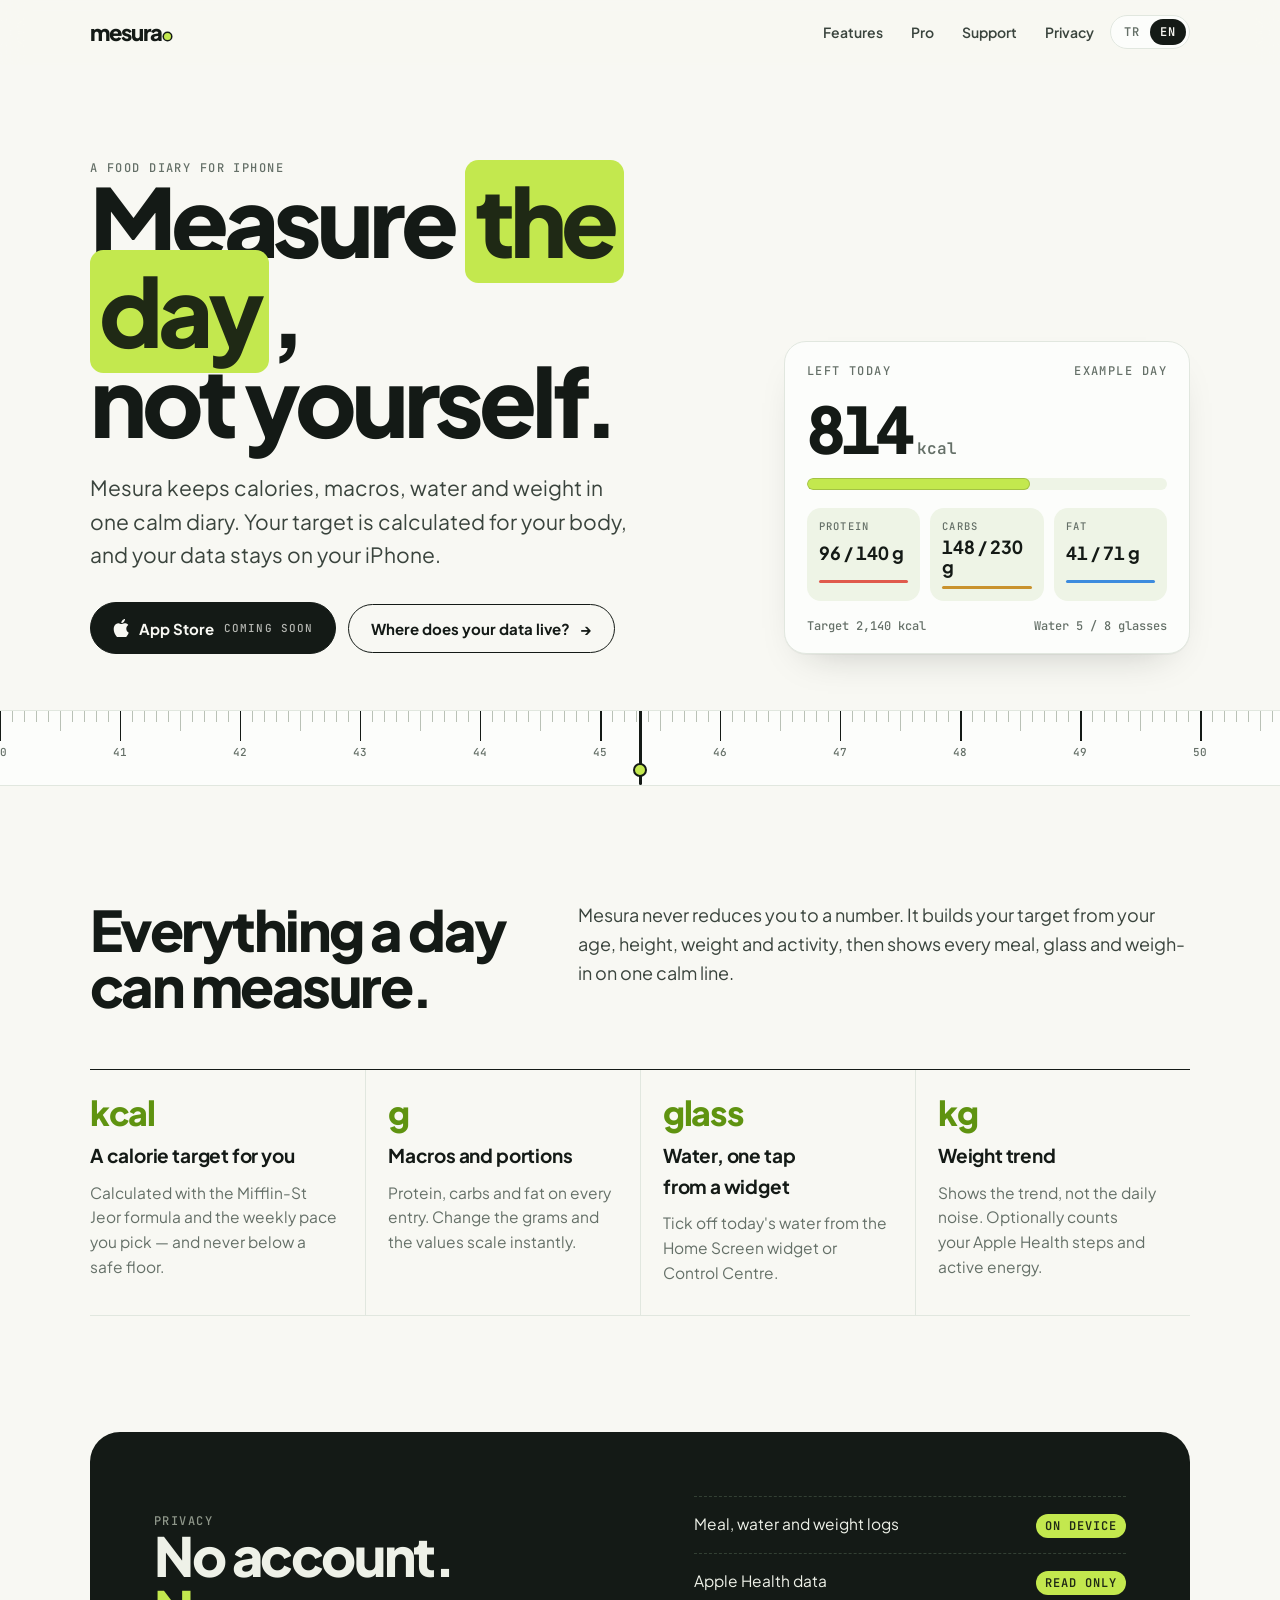
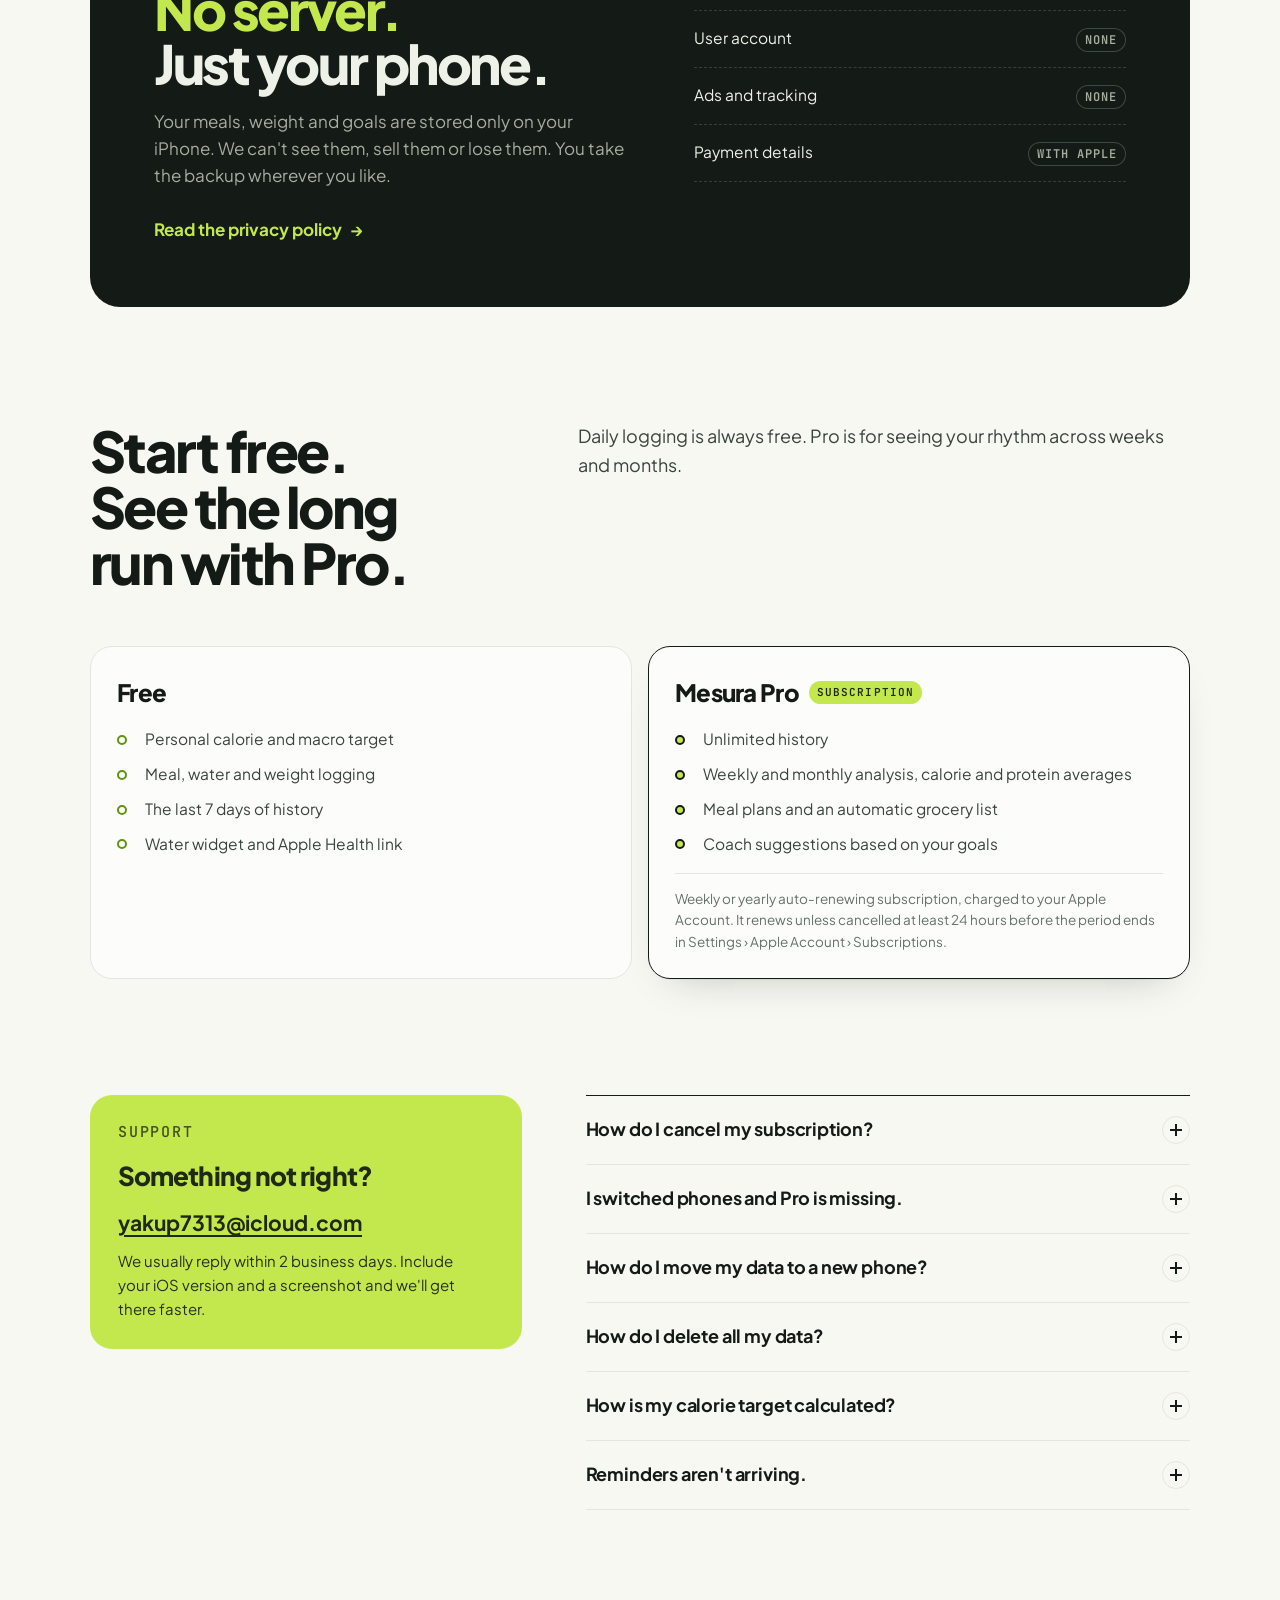
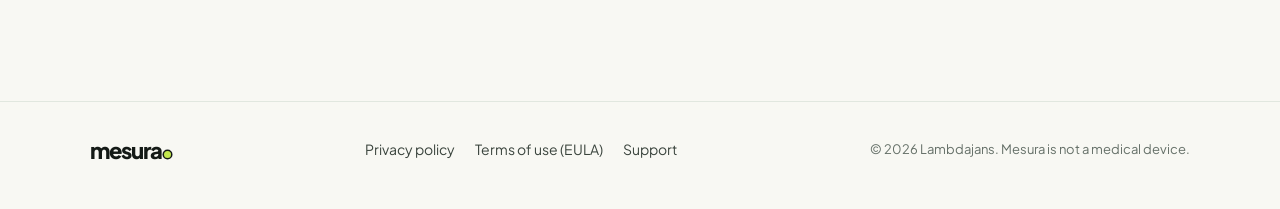
==== index.html @ 91aa9a3b "Mesura public site: landing, support and privacy policy Co-Authored-By: Claude Opus 5 <noreply@anthr" ====
<!doctype html>
<html lang="tr">
<head>
<meta charset="utf-8">
<meta name="viewport" content="width=device-width, initial-scale=1, viewport-fit=cover">
<title>Mesura</title>
<meta name="title-tr" content="Mesura — Ölçülü beslenme günlüğü">
<meta name="title-en" content="Mesura — A measured food diary">
<meta name="description" content="Mesura; kalori, makro, su ve kilo takibini tek sade günlükte toplar. Verilerin telefonunda kalır. / Mesura keeps calories, macros, water and weight in one calm diary. Your data stays on your iPhone.">
<meta name="theme-color" content="#f8f8f3" media="(prefers-color-scheme: light)">
<meta name="theme-color" content="#111612" media="(prefers-color-scheme: dark)">
<meta property="og:title" content="Mesura">
<meta property="og:description" content="Kalori, makro, su ve kilo — tek sade günlükte. Verilerin telefonunda kalır.">
<meta property="og:type" content="website">
<link rel="icon" type="image/png" href="assets/icon.png">
<link rel="apple-touch-icon" href="assets/icon.png">
<link rel="preconnect" href="https://fonts.googleapis.com">
<link rel="preconnect" href="https://fonts.gstatic.com" crossorigin>
<link rel="stylesheet" href="https://fonts.googleapis.com/css2?family=JetBrains+Mono:wght@500;600&family=Plus+Jakarta+Sans:wght@400;500;600;700;800&display=swap">
<link rel="stylesheet" href="assets/site.css">
</head>
<body>

<header class="bar">
  <div class="wrap">
    <a class="mark" href="./" aria-label="Mesura">mesura<i aria-hidden="true"></i></a>
    <nav class="nav" aria-label="Site">
      <a class="nav-optional" href="#olcum"><span lang="tr">Neler var</span><span lang="en">Features</span></a>
      <a class="nav-optional" href="#pro">Pro</a>
      <a href="#destek"><span lang="tr">Destek</span><span lang="en">Support</span></a>
      <a href="privacy.html"><span lang="tr">Gizlilik</span><span lang="en">Privacy</span></a>
      <div class="lang" role="group" aria-label="Dil / Language">
        <button type="button" data-set-lang="tr" aria-pressed="true">TR</button>
        <button type="button" data-set-lang="en" aria-pressed="false">EN</button>
      </div>
    </nav>
  </div>
</header>

<main>
  <section class="hero">
    <div class="wrap hero-grid">
      <div>
        <p class="label rise" lang="tr">iPhone için beslenme günlüğü</p>
        <p class="label rise" lang="en">A food diary for iPhone</p>
        <h1 class="rise d1" lang="tr">Gününü <em>ölç</em>,<br>fazlasını değil.</h1>
        <h1 class="rise d1" lang="en">Measure <em>the day</em>,<br>not yourself.</h1>
        <p class="lede rise d2" lang="tr">Mesura; kalori, makro, su ve kilonu tek sade günlükte toplar. Hedefin vücuduna göre hesaplanır, verilerin telefonunda kalır.</p>
        <p class="lede rise d2" lang="en">Mesura keeps calories, macros, water and weight in one calm diary. Your target is calculated for your body, and your data stays on your iPhone.</p>
        <div class="hero-cta rise d3">
          <span class="btn btn-primary" role="note">
            <svg width="16" height="18" viewBox="0 0 16 18" aria-hidden="true"><path fill="currentColor" d="M13.3 9.6c0-2.3 1.9-3.4 2-3.5-1.1-1.6-2.8-1.8-3.4-1.8-1.4-.2-2.8.8-3.5.8-.7 0-1.8-.8-3-.8C3.8 4.3 2.3 5.2 1.5 6.7c-1.7 2.9-.4 7.2 1.2 9.6.8 1.1 1.7 2.4 2.9 2.3 1.2 0 1.6-.7 3-.7s1.8.7 3 .7c1.3 0 2.1-1.1 2.8-2.3.9-1.3 1.3-2.6 1.3-2.6s-2.4-1-2.4-4.1zM11 2.8c.6-.8 1.1-1.8 1-2.8-.9 0-2 .6-2.7 1.4-.6.7-1.1 1.7-1 2.7 1 .1 2-.5 2.7-1.3z"/></svg>
            <span lang="tr">App Store</span><span lang="en">App Store</span>
            <span class="soon" lang="tr">yakında</span><span class="soon" lang="en">coming soon</span>
          </span>
          <a class="btn btn-ghost" href="privacy.html"><span lang="tr">Verilerin nerede durur?</span><span lang="en">Where does your data live?</span> <span aria-hidden="true">→</span></a>
        </div>
      </div>

      <aside class="readout rise d2" aria-label="Örnek gün / Example day">
        <div class="readout-head">
          <span class="label"><span lang="tr">Bugün kalan</span><span lang="en">Left today</span></span>
          <span class="label"><span lang="tr">Örnek gün</span><span lang="en">Example day</span></span>
        </div>
        <div class="readout-num"><span data-readout="814">814</span><small>kcal</small></div>
        <div class="meter" role="img" aria-label="1.326 / 2.140 kcal"><span style="--fill:62%"></span></div>
        <div class="macros">
          <div class="macro p"><span class="label">Protein</span><b>96 / 140 g</b><i></i></div>
          <div class="macro c"><span class="label"><span lang="tr">Karb.</span><span lang="en">Carbs</span></span><b>148 / 230 g</b><i></i></div>
          <div class="macro f"><span class="label"><span lang="tr">Yağ</span><span lang="en">Fat</span></span><b>41 / 71 g</b><i></i></div>
        </div>
        <div class="readout-foot">
          <span lang="tr">Hedef 2.140 kcal</span><span lang="en">Target 2,140 kcal</span>
          <span lang="tr">Su 5 / 8 bardak</span><span lang="en">Water 5 / 8 glasses</span>
        </div>
      </aside>
    </div>
  </section>

  <div class="ruler" aria-hidden="true">
    <div class="ruler-track">
      <div class="ruler-nums"><span>40</span><span>41</span><span>42</span><span>43</span><span>44</span><span>45</span><span>46</span><span>47</span><span>48</span><span>49</span><span>50</span><span>51</span><span>52</span><span>53</span><span>54</span><span>55</span><span>56</span><span>57</span><span>58</span><span>59</span><span>60</span><span>61</span><span>62</span><span>63</span><span>64</span><span>65</span><span>66</span><span>67</span><span>68</span><span>69</span><span>70</span><span>71</span><span>72</span><span>73</span><span>74</span><span>75</span><span>76</span><span>77</span><span>78</span><span>79</span><span>80</span><span>81</span><span>82</span><span>83</span><span>84</span><span>85</span><span>86</span><span>87</span><span>88</span><span>89</span><span>90</span><span>91</span><span>92</span><span>93</span><span>94</span><span>95</span><span>96</span><span>97</span><span>98</span><span>99</span></div>
    </div>
    <div class="ruler-needle"></div>
  </div>

  <section class="section" id="olcum">
    <div class="wrap">
      <div class="section-head">
        <h2 lang="tr">Tek bir günde ne ölçülürse.</h2>
        <h2 lang="en">Everything a day can measure.</h2>
        <p lang="tr">Mesura seni bir sayıya indirgemez. Hedefini yaş, boy, kilo ve hareketine göre kurar; sonra her öğünü, bardağı ve tartıyı aynı sade çizgide gösterir.</p>
        <p lang="en">Mesura never reduces you to a number. It builds your target from your age, height, weight and activity, then shows every meal, glass and weigh-in on one calm line.</p>
      </div>

      <div class="gauges">
        <article class="gauge">
          <span class="unit">kcal</span>
          <h3 lang="tr">Kişisel kalori hedefi</h3><h3 lang="en">A calorie target for you</h3>
          <p lang="tr">Mifflin-St Jeor formülü ve seçtiğin haftalık tempo ile hesaplanır. Güvenli bir alt sınırın altına hiç inmez.</p>
          <p lang="en">Calculated with the Mifflin-St Jeor formula and the weekly pace you pick — and never below a safe floor.</p>
        </article>
        <article class="gauge">
          <span class="unit">g</span>
          <h3 lang="tr">Makrolar ve porsiyon</h3><h3 lang="en">Macros and portions</h3>
          <p lang="tr">Protein, karbonhidrat ve yağ her öğünde görünür. Gramı değiştir, değerler anında ölçeklensin.</p>
          <p lang="en">Protein, carbs and fat on every entry. Change the grams and the values scale instantly.</p>
        </article>
        <article class="gauge">
          <span class="unit" lang="tr">bardak</span><span class="unit" lang="en">glass</span>
          <h3 lang="tr">Su, widget'tan tek dokunuş</h3><h3 lang="en">Water, one tap from a widget</h3>
          <p lang="tr">Günlük su hedefini ana ekrandaki widget'tan ya da Kontrol Merkezi'nden işaretle.</p>
          <p lang="en">Tick off today's water from the Home Screen widget or Control Centre.</p>
        </article>
        <article class="gauge">
          <span class="unit">kg</span>
          <h3 lang="tr">Kilo eğilimi</h3><h3 lang="en">Weight trend</h3>
          <p lang="tr">Günlük dalgalanmayı değil, eğilimi gösterir. İstersen Apple Health adım ve aktif enerjini de hesaba katar.</p>
          <p lang="en">Shows the trend, not the daily noise. Optionally counts your Apple Health steps and active energy.</p>
        </article>
      </div>
    </div>
  </section>

  <section class="section" style="padding-top:0">
    <div class="wrap">
      <div class="vault">
        <div>
          <p class="label" lang="tr">Gizlilik</p><p class="label" lang="en">Privacy</p>
          <h2 lang="tr">Hesap yok.<br><span>Sunucu yok.</span><br>Sadece telefonun.</h2>
          <h2 lang="en">No account.<br><span>No server.</span><br>Just your phone.</h2>
          <p lang="tr">Öğünlerin, kilon ve hedeflerin yalnızca iPhone'unda saklanır. Biz göremeyiz, satamayız, kaybedemeyiz. Yedeği istediğin yere sen alırsın.</p>
          <p lang="en">Your meals, weight and goals are stored only on your iPhone. We can't see them, sell them or lose them. You take the backup wherever you like.</p>
          <a class="more" href="privacy.html"><span lang="tr">Gizlilik politikasını oku</span><span lang="en">Read the privacy policy</span> <span aria-hidden="true">→</span></a>
        </div>
        <ul class="ledger">
          <li><span lang="tr">Öğün, su ve kilo kayıtları</span><span lang="en">Meal, water and weight logs</span><b class="on" lang="tr">Cihazda</b><b class="on" lang="en">On device</b></li>
          <li><span lang="tr">Apple Health verisi</span><span lang="en">Apple Health data</span><b class="on" lang="tr">Yalnızca okunur</b><b class="on" lang="en">Read only</b></li>
          <li><span lang="tr">Kullanıcı hesabı</span><span lang="en">User account</span><b class="off" lang="tr">Yok</b><b class="off" lang="en">None</b></li>
          <li><span lang="tr">Reklam ve izleme</span><span lang="en">Ads and tracking</span><b class="off" lang="tr">Yok</b><b class="off" lang="en">None</b></li>
          <li><span lang="tr">Ödeme bilgisi</span><span lang="en">Payment details</span><b class="off" lang="tr">Apple'da</b><b class="off" lang="en">With Apple</b></li>
        </ul>
      </div>
    </div>
  </section>

  <section class="section" id="pro" style="padding-top:0">
    <div class="wrap">
      <div class="section-head">
        <h2 lang="tr">Ücretsiz başla. Uzun vadeyi Pro'da gör.</h2>
        <h2 lang="en">Start free. See the long run with Pro.</h2>
        <p lang="tr">Günlük kayıt her zaman ücretsiz. Pro, haftalar ve aylar boyunca ritmini görmek isteyenler için.</p>
        <p lang="en">Daily logging is always free. Pro is for seeing your rhythm across weeks and months.</p>
      </div>
      <div class="pro">
        <article class="plan">
          <h3 lang="tr">Ücretsiz</h3><h3 lang="en">Free</h3>
          <ul lang="tr">
            <li>Kişisel kalori ve makro hedefi</li>
            <li>Öğün, su ve kilo kaydı</li>
            <li>Son 7 günün geçmişi</li>
            <li>Su widget'ı ve Apple Health bağlantısı</li>
          </ul>
          <ul lang="en">
            <li>Personal calorie and macro target</li>
            <li>Meal, water and weight logging</li>
            <li>The last 7 days of history</li>
            <li>Water widget and Apple Health link</li>
          </ul>
        </article>
        <article class="plan is-pro">
          <h3>Mesura Pro <span class="tag" lang="tr">abonelik</span><span class="tag" lang="en">subscription</span></h3>
          <ul lang="tr">
            <li>Sınırsız kayıt geçmişi</li>
            <li>Haftalık ve aylık analiz, kalori ve protein ortalamaları</li>
            <li>Beslenme planları ve otomatik alışveriş listesi</li>
            <li>Hedeflerine göre koç önerileri</li>
          </ul>
          <ul lang="en">
            <li>Unlimited history</li>
            <li>Weekly and monthly analysis, calorie and protein averages</li>
            <li>Meal plans and an automatic grocery list</li>
            <li>Coach suggestions based on your goals</li>
          </ul>
          <p class="fine" lang="tr">Haftalık veya yıllık, otomatik yenilenen abonelik. Ödeme Apple hesabından alınır; dönem bitiminden en az 24 saat önce Ayarlar › Apple Hesabı › Abonelikler'den iptal edilmezse yenilenir.</p>
          <p class="fine" lang="en">Weekly or yearly auto-renewing subscription, charged to your Apple Account. It renews unless cancelled at least 24 hours before the period ends in Settings › Apple Account › Subscriptions.</p>
        </article>
      </div>
    </div>
  </section>

  <section class="section" id="destek" style="padding-top:0">
    <div class="wrap support">
      <aside class="contact">
        <p class="label" lang="tr">Destek</p><p class="label" lang="en">Support</p>
        <h3 lang="tr">Bir şey ters mi gitti?</h3><h3 lang="en">Something not right?</h3>
        <a class="mail" href="mailto:yakup7313@icloud.com?subject=Mesura%20destek">yakup7313@icloud.com</a>
        <p lang="tr">Genellikle 2 iş günü içinde yanıt veririz. iOS sürümünü ve sorunun ekran görüntüsünü eklersen daha hızlı çözeriz.</p>
        <p lang="en">We usually reply within 2 business days. Include your iOS version and a screenshot and we'll get there faster.</p>
      </aside>

      <div class="faq">
        <details>
          <summary><span lang="tr">Aboneliğimi nasıl iptal ederim?</span><span lang="en">How do I cancel my subscription?</span></summary>
          <div class="answer" lang="tr"><p>iPhone'da Ayarlar › [adın] › Abonelikler › Mesura Pro yolunu izle ya da uygulamada Profil › Mesura Pro kartına dokun. İptal, mevcut dönemin sonunda geçerli olur; o güne kadar Pro açık kalır.</p></div>
          <div class="answer" lang="en"><p>On iPhone go to Settings › [your name] › Subscriptions › Mesura Pro, or tap the Mesura Pro card in Profile. Cancelling takes effect at the end of the current period; Pro stays on until then.</p></div>
        </details>
        <details>
          <summary><span lang="tr">Yeni telefona geçtim, Pro görünmüyor.</span><span lang="en">I switched phones and Pro is missing.</span></summary>
          <div class="answer" lang="tr"><p>Aboneliği satın aldığın Apple hesabıyla giriş yap, sonra abonelik ekranında <strong>Geri yükle</strong>'ye dokun. Abonelik Apple hesabına bağlıdır, cihaza değil.</p></div>
          <div class="answer" lang="en"><p>Sign in with the Apple Account you subscribed with, then tap <strong>Restore</strong> on the subscription screen. Subscriptions belong to your Apple Account, not the device.</p></div>
        </details>
        <details>
          <summary><span lang="tr">Verilerimi yeni telefona nasıl taşırım?</span><span lang="en">How do I move my data to a new phone?</span></summary>
          <div class="answer" lang="tr"><p>Mesura'nın hesabı ya da sunucusu olmadığı için verilerin iki yolla taşınır: iPhone'unun iCloud veya bilgisayar yedeği, ya da Profil › Verilerimi dışa aktar ile alacağın dosya. Yeni telefonda Profil › Yedekten geri yükle ile aç.</p><p><strong>Uygulamayı yedek almadan silersen kayıtların da silinir.</strong></p></div>
          <div class="answer" lang="en"><p>Because Mesura has no account or server, your data moves in one of two ways: your iPhone's iCloud or computer backup, or the file you save with Profile › Export my data. Open it on the new phone with Profile › Restore from backup.</p><p><strong>Deleting the app without a backup deletes your logs too.</strong></p></div>
        </details>
        <details>
          <summary><span lang="tr">Tüm verilerimi nasıl silerim?</span><span lang="en">How do I delete all my data?</span></summary>
          <div class="answer" lang="tr"><p>Profil › Verileri sil ve yeniden başla, cihazdaki her şeyi siler ve kurulumu yeniden başlatır. Uygulamayı silmek de aynı sonucu verir. Bizde bir kopyası olmadığı için ayrıca talep göndermen gerekmez.</p></div>
          <div class="answer" lang="en"><p>Profile › Delete data and start over removes everything on the device and restarts setup. Deleting the app does the same. We hold no copy, so there's nothing else to request.</p></div>
        </details>
        <details>
          <summary><span lang="tr">Kalori hedefim nasıl hesaplanıyor?</span><span lang="en">How is my calorie target calculated?</span></summary>
          <div class="answer" lang="tr"><p>Bazal metabolizma Mifflin-St Jeor formülüyle, günlük harcama aktivite seviyenle hesaplanır; seçtiğin haftalık tempo kadar açık ya da fazla eklenir. Hedef güvenli bir alt sınırın altına inmez. Bu değerler tahmindir ve tıbbi tavsiye değildir.</p></div>
          <div class="answer" lang="en"><p>Resting metabolism uses the Mifflin-St Jeor formula, daily burn follows your activity level, and your chosen weekly pace adds a deficit or surplus. The target never goes below a safe floor. These are estimates, not medical advice.</p></div>
        </details>
        <details>
          <summary><span lang="tr">Hatırlatıcılar gelmiyor.</span><span lang="en">Reminders aren't arriving.</span></summary>
          <div class="answer" lang="tr"><p>Ayarlar › Bildirimler › Mesura'da bildirimlerin açık olduğunu, sonra uygulamada Profil › Bildirimler'de istediğin hatırlatıcıların seçili olduğunu kontrol et. Odak modları bildirimleri geciktirebilir.</p></div>
          <div class="answer" lang="en"><p>Check that notifications are on in Settings › Notifications › Mesura, then that the reminders you want are selected in Profile › Notifications. Focus modes can hold notifications back.</p></div>
        </details>
      </div>
    </div>
  </section>
</main>

<footer class="foot">
  <div class="wrap">
    <a class="mark" href="./" aria-label="Mesura">mesura<i aria-hidden="true"></i></a>
    <nav aria-label="Yasal / Legal">
      <a href="privacy.html"><span lang="tr">Gizlilik politikası</span><span lang="en">Privacy policy</span></a>
      <a href="https://www.apple.com/legal/internet-services/itunes/dev/stdeula/" rel="noopener"><span lang="tr">Kullanım koşulları (EULA)</span><span lang="en">Terms of use (EULA)</span></a>
      <a href="#destek"><span lang="tr">Destek</span><span lang="en">Support</span></a>
    </nav>
    <small>© <span data-year>2026</span> Lambdajans. <span lang="tr">Mesura tıbbi bir cihaz değildir.</span><span lang="en">Mesura is not a medical device.</span></small>
  </div>
</footer>

<script src="assets/site.js"></script>
</body>
</html>
---- assets/site.css ----
/* Mesura — public site. Tokens mirror Mesura/DesignSystem/Theme.swift. */

:root {
  --ground: #f8f8f3;        /* splashCanvas */
  --surface: #fcfdfb;       /* cardSurface */
  --sunk: #eef4e6;          /* greenTileBg */
  --ink: #141a16;           /* ink */
  --ink-soft: #3a443d;
  --muted: #657068;         /* grayText */
  --hair: #e1e7df;          /* cardBorder */
  --tick: #b9c1b6;
  --lime: #c3e84e;          /* lime */
  --lime-ink: #1f2915;      /* limeInk */
  --accent: #5f9310;        /* greenAccent */
  --focus: #5f9310;
  --vault: #141a16;
  --vault-edge: transparent;
  --shadow: 0 1px 0 rgba(20, 26, 22, .04), 0 18px 40px -24px rgba(20, 26, 22, .28);

  --display: "Plus Jakarta Sans", ui-rounded, -apple-system, "Segoe UI", system-ui, sans-serif;
  --body: "Plus Jakarta Sans", -apple-system, "Segoe UI", system-ui, sans-serif;
  --mono: "JetBrains Mono", ui-monospace, "SF Mono", Menlo, monospace;

  --gutter: clamp(16px, 4vw, 40px);
  --measure: 66ch;
  --radius: 22px;
  color-scheme: light;
}

@media (prefers-color-scheme: dark) {
  :root:not([data-theme="light"]) {
    --ground: #111612;
    --surface: #182019;
    --sunk: #1d2a17;
    --ink: #eef1e8;
    --ink-soft: #c9cfc3;
    --muted: #a7ad9f;        /* darkCardMuted */
    --hair: #28322a;
    --tick: #4a5649;
    --accent: #b4dc3f;
    --focus: #c3e84e;
    --vault: #19221b;
    --vault-edge: #2c382e;
    --shadow: 0 1px 0 rgba(0, 0, 0, .3), 0 18px 40px -24px rgba(0, 0, 0, .7);
    color-scheme: dark;
  }
}

:root[data-theme="dark"] {
  --ground: #111612;
  --surface: #182019;
  --sunk: #1d2a17;
  --ink: #eef1e8;
  --ink-soft: #c9cfc3;
  --muted: #a7ad9f;
  --hair: #28322a;
  --tick: #4a5649;
  --accent: #b4dc3f;
  --focus: #c3e84e;
  --vault: #19221b;
  --vault-edge: #2c382e;
  --shadow: 0 1px 0 rgba(0, 0, 0, .3), 0 18px 40px -24px rgba(0, 0, 0, .7);
  color-scheme: dark;
}

*, *::before, *::after { box-sizing: border-box; }

html { -webkit-text-size-adjust: 100%; scroll-behavior: smooth; }
@media (prefers-reduced-motion: reduce) { html { scroll-behavior: auto; } }

body {
  margin: 0;
  background: var(--ground);
  color: var(--ink);
  font: 400 17px/1.6 var(--body);
  -webkit-font-smoothing: antialiased;
  text-rendering: optimizeLegibility;
}

img { max-width: 100%; display: block; }
a { color: inherit; text-decoration-color: color-mix(in srgb, var(--accent) 60%, transparent); text-underline-offset: .18em; text-decoration-thickness: 1.5px; }
a:hover { text-decoration-color: var(--accent); }
:focus-visible { outline: 2.5px solid var(--focus); outline-offset: 3px; border-radius: 6px; }

h1, h2, h3 { font-family: var(--display); text-wrap: balance; margin: 0; letter-spacing: -.02em; }
p { margin: 0; text-wrap: pretty; }

.wrap { width: 100%; max-width: 1180px; margin-inline: auto; padding-inline: var(--gutter); }

.label {
  font: 500 12px/1.2 var(--mono);
  letter-spacing: .12em;
  text-transform: uppercase;
  color: var(--muted);
}

/* Language: both copies live in the page; the root's lang decides. */
html[lang="tr"] [lang="en"]:not(html),
html[lang="en"] [lang="tr"]:not(html) { display: none !important; }

/* ---------- Top bar ---------- */

.bar {
  position: sticky;
  top: env(safe-area-inset-top, 0px);
  z-index: 20;
  background: color-mix(in srgb, var(--ground) 86%, transparent);
  backdrop-filter: saturate(1.4) blur(14px);
  -webkit-backdrop-filter: saturate(1.4) blur(14px);
  border-bottom: 1px solid transparent;
  transition: border-color .3s;
}
.bar.is-stuck { border-bottom-color: var(--hair); }
.bar .wrap { display: flex; align-items: center; gap: 16px; min-height: 64px; }

.mark {
  font: 800 22px/1 var(--display);
  letter-spacing: -.045em;
  text-decoration: none;
  display: inline-flex;
  align-items: baseline;
  gap: 2px;
}
.mark i { width: 7px; height: 7px; border-radius: 50%; background: var(--lime); display: inline-block; box-shadow: 0 0 0 1.5px var(--ink); transform: translateY(-1px); }

.nav { display: flex; gap: 4px; margin-left: auto; align-items: center; flex-wrap: wrap; }
.nav a {
  font: 600 14px/1 var(--body);
  text-decoration: none;
  color: var(--ink-soft);
  padding: 10px 12px;
  border-radius: 999px;
}
.nav a:hover, .nav a[aria-current="page"] { color: var(--ink); background: var(--sunk); }

.lang {
  display: inline-flex;
  border: 1px solid var(--hair);
  border-radius: 999px;
  padding: 3px;
  background: var(--surface);
}
.lang button {
  font: 600 12px/1 var(--mono);
  letter-spacing: .08em;
  border: 0;
  background: transparent;
  color: var(--muted);
  padding: 7px 10px;
  border-radius: 999px;
  cursor: pointer;
}
.lang button[aria-pressed="true"] { background: var(--ink); color: var(--ground); }

@media (max-width: 640px) {
  .nav a.nav-optional { display: none; }
}

/* ---------- The ruler (signature element) ---------- */

.ruler {
  --unit: 12px;
  position: relative;
  height: 76px;
  border-block: 1px solid var(--hair);
  background: var(--surface);
  overflow: hidden;
}
.ruler-track {
  position: absolute;
  inset: 0 auto 0 0;
  width: 400%;
  background:
    repeating-linear-gradient(90deg, var(--ink) 0 1.5px, transparent 1.5px calc(var(--unit) * 10)) 0 0 / 100% 30px no-repeat,
    repeating-linear-gradient(90deg, var(--tick) 0 1px, transparent 1px calc(var(--unit) * 5)) 0 0 / 100% 20px no-repeat,
    repeating-linear-gradient(90deg, var(--tick) 0 1px, transparent 1px var(--unit)) 0 0 / 100% 11px no-repeat;
  transform: translate3d(var(--shift, 0px), 0, 0);
  will-change: transform;
}
.ruler-nums {
  position: absolute;
  top: 36px;
  left: 0;
  display: flex;
  font: 500 11px/1 var(--mono);
  color: var(--muted);
  white-space: nowrap;
}
.ruler-nums span { width: calc(var(--unit) * 10); transform: translateX(-50%); text-align: center; }
.ruler-needle {
  position: absolute;
  top: 0;
  bottom: 0;
  left: 50%;
  width: 3px;
  margin-left: -1.5px;
  background: var(--ink);
  border-radius: 0 0 3px 3px;
}
.ruler-needle::after {
  content: "";
  position: absolute;
  top: -1px;
  left: 50%;
  width: 14px;
  height: 14px;
  margin-left: -7px;
  background: var(--lime);
  border: 2px solid var(--ink);
  border-radius: 50%;
  top: auto;
  bottom: 8px;
}

/* ---------- Home: hero ---------- */

.hero { padding-block: clamp(40px, 8vw, 96px) clamp(28px, 5vw, 56px); }
.hero-grid { display: grid; grid-template-columns: minmax(0, 1.55fr) minmax(0, 1fr); gap: clamp(28px, 5vw, 72px); align-items: end; }
@media (max-width: 860px) { .hero-grid { grid-template-columns: 1fr; } }

.hero h1 {
  font-weight: 800;
  font-size: clamp(44px, 7.4vw, 96px);
  line-height: .95;
  letter-spacing: -.055em;
}
.hero h1 em {
  font-style: normal;
  background: var(--lime);
  color: var(--lime-ink);
  padding: 0 .1em .04em;
  border-radius: .14em;
  -webkit-box-decoration-break: clone;
  box-decoration-break: clone;
}

.hero .lede { margin-top: 26px; font-size: clamp(18px, 1.7vw, 21px); color: var(--ink-soft); max-width: 36ch; }
.hero-cta { display: flex; flex-wrap: wrap; gap: 12px; margin-top: 30px; align-items: center; }

.btn {
  display: inline-flex;
  align-items: center;
  gap: 10px;
  font: 700 15px/1 var(--body);
  text-decoration: none;
  padding: 16px 22px;
  border-radius: 999px;
  border: 1.5px solid var(--ink);
  transition: transform .2s ease, background-color .2s;
}
.btn-primary { background: var(--ink); color: var(--ground); }
.btn-primary:hover { transform: translateY(-1px); }
.btn-ghost { color: var(--ink); background: transparent; }
.btn-ghost:hover { background: var(--sunk); }
.btn .soon { font: 500 11px/1 var(--mono); letter-spacing: .1em; text-transform: uppercase; opacity: .7; }

/* Readout card: a Mesura day, as the app reads it. */
.readout {
  background: var(--surface);
  border: 1px solid var(--hair);
  border-radius: var(--radius);
  box-shadow: var(--shadow);
  padding: 22px 22px 18px;
  display: grid;
  gap: 18px;
}
.readout-head { display: flex; justify-content: space-between; align-items: baseline; gap: 12px; }
.readout-num { font: 800 clamp(44px, 5.4vw, 64px)/1 var(--display); letter-spacing: -.05em; font-variant-numeric: tabular-nums; }
.readout-num small { font: 600 16px/1 var(--mono); letter-spacing: 0; color: var(--muted); margin-left: 6px; }
.meter { height: 12px; border-radius: 999px; background: var(--sunk); overflow: hidden; }
.meter span { display: block; height: 100%; width: var(--fill, 62%); background: var(--lime); border-radius: inherit; box-shadow: inset 0 0 0 1px color-mix(in srgb, var(--ink) 18%, transparent); transition: width 1.2s cubic-bezier(.2, .8, .2, 1); }
.macros { display: grid; grid-template-columns: repeat(3, minmax(0, 1fr)); gap: 10px; }
.macro { padding: 12px; border-radius: 14px; background: var(--sunk); display: grid; gap: 4px; }
.macro b { font: 700 18px/1.1 var(--display); font-variant-numeric: tabular-nums; }
.macro .label { font-size: 10.5px; }
.macro i { display: block; height: 3px; border-radius: 3px; margin-top: 6px; }
.macro.p i { background: #e05a4d; }
.macro.c i { background: #c9922e; }
.macro.f i { background: #3d8bde; }
.readout-foot { display: flex; justify-content: space-between; gap: 12px; font: 500 12px/1.3 var(--mono); color: var(--muted); }

/* ---------- Home: sections ---------- */

.section { padding-block: clamp(56px, 9vw, 120px); }
.section-head { display: grid; grid-template-columns: minmax(0, 1fr) minmax(0, 1.4fr); gap: clamp(20px, 4vw, 64px); align-items: start; margin-bottom: clamp(32px, 5vw, 56px); }
.section-head h2 { font-weight: 800; font-size: clamp(32px, 4.6vw, 56px); line-height: 1; letter-spacing: -.045em; }
.section-head p { color: var(--ink-soft); font-size: 18px; max-width: 48ch; }
@media (max-width: 760px) { .section-head { grid-template-columns: 1fr; } }

/* Each feature is one "measurement": a unit, a name, a sentence. */
.gauges { display: grid; grid-template-columns: repeat(auto-fit, minmax(240px, 1fr)); border-top: 1.5px solid var(--ink); }
.gauge { padding: 26px 22px 30px 0; border-bottom: 1px solid var(--hair); display: grid; gap: 10px; align-content: start; }
.gauge + .gauge { padding-left: 22px; border-left: 1px solid var(--hair); }
@media (max-width: 560px) { .gauge + .gauge { padding-left: 0; border-left: 0; } }
.gauge .unit { font: 800 34px/1 var(--display); letter-spacing: -.04em; color: var(--accent); }
.gauge h3 { font-size: 19px; font-weight: 700; letter-spacing: -.01em; }
.gauge p { color: var(--muted); font-size: 15.5px; }

/* Privacy promise: the one dark block. */
.vault {
  background: var(--vault);
  box-shadow: inset 0 0 0 1px var(--vault-edge);
  color: #eef1e8;
  border-radius: calc(var(--radius) + 8px);
  padding: clamp(28px, 5vw, 64px);
  display: grid;
  grid-template-columns: minmax(0, 1.1fr) minmax(0, 1fr);
  gap: clamp(28px, 5vw, 64px);
  position: relative;
  overflow: hidden;
}
@media (max-width: 860px) { .vault { grid-template-columns: 1fr; } }
.vault h2 { font-weight: 800; font-size: clamp(32px, 4.4vw, 54px); line-height: 1; letter-spacing: -.045em; }
.vault h2 span { color: #c3e84e; }
.vault p { color: #a7ad9f; margin-top: 18px; max-width: 44ch; }
.vault .label { color: #8f978a; }
.vault a.more { display: inline-flex; margin-top: 26px; color: #c3e84e; font-weight: 700; text-decoration: none; gap: 8px; }
.vault a.more:hover { text-decoration: underline; }
.ledger { list-style: none; margin: 0; padding: 0; display: grid; align-content: start; }
.ledger li { display: grid; grid-template-columns: 1fr auto; gap: 16px; padding: 15px 0; border-bottom: 1px dashed #334034; font-size: 15.5px; align-items: baseline; }
.ledger li:first-child { border-top: 1px dashed #334034; }
.ledger b { font: 600 12px/1 var(--mono); letter-spacing: .08em; text-transform: uppercase; padding: 6px 9px; border-radius: 999px; white-space: nowrap; }
.ledger b.on { background: #c3e84e; color: #1f2915; }
.ledger b.off { background: transparent; color: #a7ad9f; box-shadow: inset 0 0 0 1px #3d4a3e; }

/* Pro */
.pro { display: grid; grid-template-columns: repeat(auto-fit, minmax(260px, 1fr)); gap: 16px; }
.plan { border: 1px solid var(--hair); background: var(--surface); border-radius: var(--radius); padding: 26px; display: grid; gap: 16px; align-content: start; }
.plan.is-pro { border-color: var(--ink); box-shadow: var(--shadow); }
.plan h3 { font-size: 24px; font-weight: 800; letter-spacing: -.03em; display: flex; gap: 10px; align-items: center; }
.plan h3 .tag { font: 600 11px/1 var(--mono); letter-spacing: .1em; text-transform: uppercase; background: var(--lime); color: var(--lime-ink); padding: 6px 8px; border-radius: 999px; }
.plan ul { list-style: none; margin: 0; padding: 0; display: grid; gap: 10px; }
.plan li { display: grid; grid-template-columns: 18px 1fr; gap: 10px; color: var(--ink-soft); font-size: 15.5px; }
.plan li::before { content: ""; width: 10px; height: 10px; margin-top: .5em; border-radius: 50%; border: 2px solid var(--accent); }
.plan.is-pro li::before { background: var(--lime); border-color: var(--ink); }
.plan .fine { font-size: 13.5px; color: var(--muted); border-top: 1px solid var(--hair); padding-top: 14px; }

/* Support */
.support { display: grid; grid-template-columns: minmax(0, 1fr) minmax(0, 1.4fr); gap: clamp(24px, 5vw, 72px); align-items: start; }
@media (max-width: 860px) { .support { grid-template-columns: 1fr; } }
.contact { background: var(--lime); color: var(--lime-ink); border-radius: var(--radius); padding: 28px; display: grid; gap: 14px; position: sticky; top: calc(env(safe-area-inset-top, 0px) + 84px); }
.contact h3 { font-size: 26px; font-weight: 800; letter-spacing: -.035em; }
.contact .label { color: #41501f; }
.contact a.mail { font: 700 clamp(17px, 2vw, 21px)/1.2 var(--display); word-break: break-all; text-decoration-color: #1f2915; }
.contact p { font-size: 15px; color: #26301a; }
@media (max-width: 860px) { .contact { position: static; } }

.faq { display: grid; border-top: 1.5px solid var(--ink); }
.faq details { border-bottom: 1px solid var(--hair); }
.faq summary {
  cursor: pointer;
  list-style: none;
  display: grid;
  grid-template-columns: 1fr 28px;
  gap: 16px;
  align-items: center;
  padding: 20px 0;
  font: 700 18px/1.35 var(--display);
  letter-spacing: -.01em;
}
.faq summary::-webkit-details-marker { display: none; }
.faq summary::after {
  content: "";
  width: 28px;
  height: 28px;
  border-radius: 50%;
  border: 1.5px solid var(--hair);
  background:
    linear-gradient(var(--ink), var(--ink)) center / 12px 2px no-repeat,
    linear-gradient(var(--ink), var(--ink)) center / 2px 12px no-repeat;
  transition: transform .25s ease, background-color .25s;
}
.faq details[open] summary::after { transform: rotate(45deg); background-color: var(--lime); border-color: var(--lime); }
.faq .answer { padding: 0 44px 22px 0; color: var(--ink-soft); display: grid; gap: 10px; font-size: 16px; }

/* ---------- Footer ---------- */

.foot { border-top: 1px solid var(--hair); padding-block: 36px 48px; margin-top: clamp(40px, 6vw, 80px); }
.foot .wrap { display: flex; flex-wrap: wrap; gap: 18px 32px; align-items: center; justify-content: space-between; }
.foot nav { display: flex; flex-wrap: wrap; gap: 6px 20px; font-size: 14px; }
.foot nav a { text-decoration: none; color: var(--ink-soft); }
.foot nav a:hover { color: var(--ink); text-decoration: underline; }
.foot small { color: var(--muted); font-size: 13px; }

/* ---------- Policy page ---------- */

.doc-hero { padding-block: clamp(40px, 7vw, 88px) clamp(24px, 4vw, 40px); }
.doc-hero h1 { font-weight: 800; font-size: clamp(42px, 7vw, 88px); line-height: .95; letter-spacing: -.055em; }
.doc-hero .lede { margin-top: 20px; font-size: clamp(18px, 1.6vw, 20px); color: var(--ink-soft); max-width: 52ch; }
.meta { display: flex; flex-wrap: wrap; gap: 10px 28px; margin-top: 28px; }
.meta div { display: grid; gap: 4px; }
.meta dd, .meta dt { margin: 0; }
.meta dd { font-weight: 600; font-size: 15px; }

.doc { display: grid; grid-template-columns: 240px minmax(0, 1fr); gap: clamp(24px, 5vw, 72px); padding-block: clamp(24px, 4vw, 48px) 0; }
@media (max-width: 900px) { .doc { grid-template-columns: 1fr; } }

.toc { position: sticky; top: calc(env(safe-area-inset-top, 0px) + 92px); align-self: start; display: grid; gap: 14px; }
.toc ol { list-style: none; margin: 0; padding: 0; display: grid; border-left: 1px solid var(--hair); }
.toc a {
  display: grid;
  grid-template-columns: 26px 1fr;
  gap: 6px;
  padding: 7px 0 7px 14px;
  margin-left: -1px;
  border-left: 2px solid transparent;
  font-size: 14px;
  line-height: 1.35;
  color: var(--muted);
  text-decoration: none;
}
.toc a span { font: 500 11px/1.6 var(--mono); color: var(--tick); }
.toc a:hover { color: var(--ink); }
.toc a.is-active { color: var(--ink); border-left-color: var(--ink); font-weight: 600; }
.toc a.is-active span { color: var(--accent); }
@media (max-width: 900px) { .toc { display: none; } }

.prose { max-width: var(--measure); display: grid; gap: 0; }
.prose section { padding-block: 10px 34px; scroll-margin-top: 96px; }
.prose section + section { border-top: 1px solid var(--hair); padding-top: 34px; }
.prose h2 { font-size: clamp(24px, 2.6vw, 30px); font-weight: 800; letter-spacing: -.035em; line-height: 1.15; display: grid; gap: 10px; margin-bottom: 16px; }
.prose h2 .label { color: var(--accent); }
.prose h3 { font-size: 18px; font-weight: 700; margin: 22px 0 8px; letter-spacing: -.01em; }
.prose p + p, .prose p + ul, .prose ul + p { margin-top: 14px; }
.prose ul { padding-left: 0; list-style: none; margin: 0; display: grid; gap: 9px; }
.prose ul li { position: relative; padding-left: 22px; }
.prose ul li::before { content: ""; position: absolute; left: 2px; top: .72em; width: 9px; height: 1.5px; background: var(--accent); }
.prose strong { font-weight: 700; }
.prose .callout { background: var(--sunk); border-radius: 16px; padding: 18px 20px; margin-top: 16px; font-size: 15.5px; color: var(--ink-soft); }

.table-wrap { overflow-x: auto; margin-top: 16px; border: 1px solid var(--hair); border-radius: 16px; background: var(--surface); }
table { border-collapse: collapse; width: 100%; min-width: 520px; font-size: 14.5px; }
th, td { text-align: left; padding: 12px 16px; border-bottom: 1px solid var(--hair); vertical-align: top; }
tr:last-child td { border-bottom: 0; }
th { font: 600 11.5px/1.3 var(--mono); letter-spacing: .08em; text-transform: uppercase; color: var(--muted); background: var(--sunk); }
td b { font-weight: 600; }
.pill { font: 600 11px/1 var(--mono); letter-spacing: .06em; text-transform: uppercase; padding: 5px 8px; border-radius: 999px; white-space: nowrap; display: inline-block; }
.pill.local { background: var(--lime); color: var(--lime-ink); }
.pill.apple { background: transparent; color: var(--ink-soft); box-shadow: inset 0 0 0 1px var(--hair); }

/* Reading gauge: a vertical ruler that fills as you read. */
.gauge-rail {
  position: fixed;
  right: 18px;
  top: 50%;
  transform: translateY(-50%);
  height: min(56vh, 460px);
  width: 34px;
  z-index: 15;
  display: grid;
  justify-items: end;
  pointer-events: none;
}
.gauge-rail .ticks {
  width: 16px;
  height: 100%;
  background:
    repeating-linear-gradient(180deg, var(--ink) 0 1.5px, transparent 1.5px 10%) 100% 0 / 16px 100% no-repeat,
    repeating-linear-gradient(180deg, var(--tick) 0 1px, transparent 1px 2%) 100% 0 / 8px 100% no-repeat;
  opacity: .8;
}
.gauge-rail .pin {
  position: absolute;
  right: 0;
  top: calc(var(--read, 0) * 100%);
  transform: translateY(-50%);
  display: flex;
  align-items: center;
  gap: 6px;
  font: 600 11px/1 var(--mono);
  color: var(--ink);
  white-space: nowrap;
}
.gauge-rail .pin::after { content: ""; width: 22px; height: 3px; background: var(--ink); border-radius: 3px; box-shadow: 0 0 0 2px var(--lime); }
@media (max-width: 1260px) { .gauge-rail { display: none; } }

.progress-line { position: fixed; left: 0; top: env(safe-area-inset-top, 0px); height: 3px; width: 100%; transform-origin: 0 50%; transform: scaleX(var(--read, 0)); background: var(--lime); z-index: 30; box-shadow: 0 1px 0 var(--ink); }
@media (min-width: 1261px) { .progress-line { display: none; } }

/* Entrance: content is visible at rest; motion only enhances. */
@media (prefers-reduced-motion: no-preference) {
  .rise { animation: rise .8s cubic-bezier(.2, .8, .2, 1) both; }
  .rise.d1 { animation-delay: .08s; }
  .rise.d2 { animation-delay: .16s; }
  .rise.d3 { animation-delay: .24s; }
  @keyframes rise { from { transform: translateY(14px); opacity: .001; } to { transform: none; opacity: 1; } }
}
@media (prefers-reduced-motion: reduce) {
  .ruler-track { transform: none !important; }
  .meter span { transition: none; }
}

@media print {
  .bar, .gauge-rail, .progress-line, .toc, .lang { display: none !important; }
  body { background: #fff; color: #000; }
  .doc { grid-template-columns: 1fr; }
}
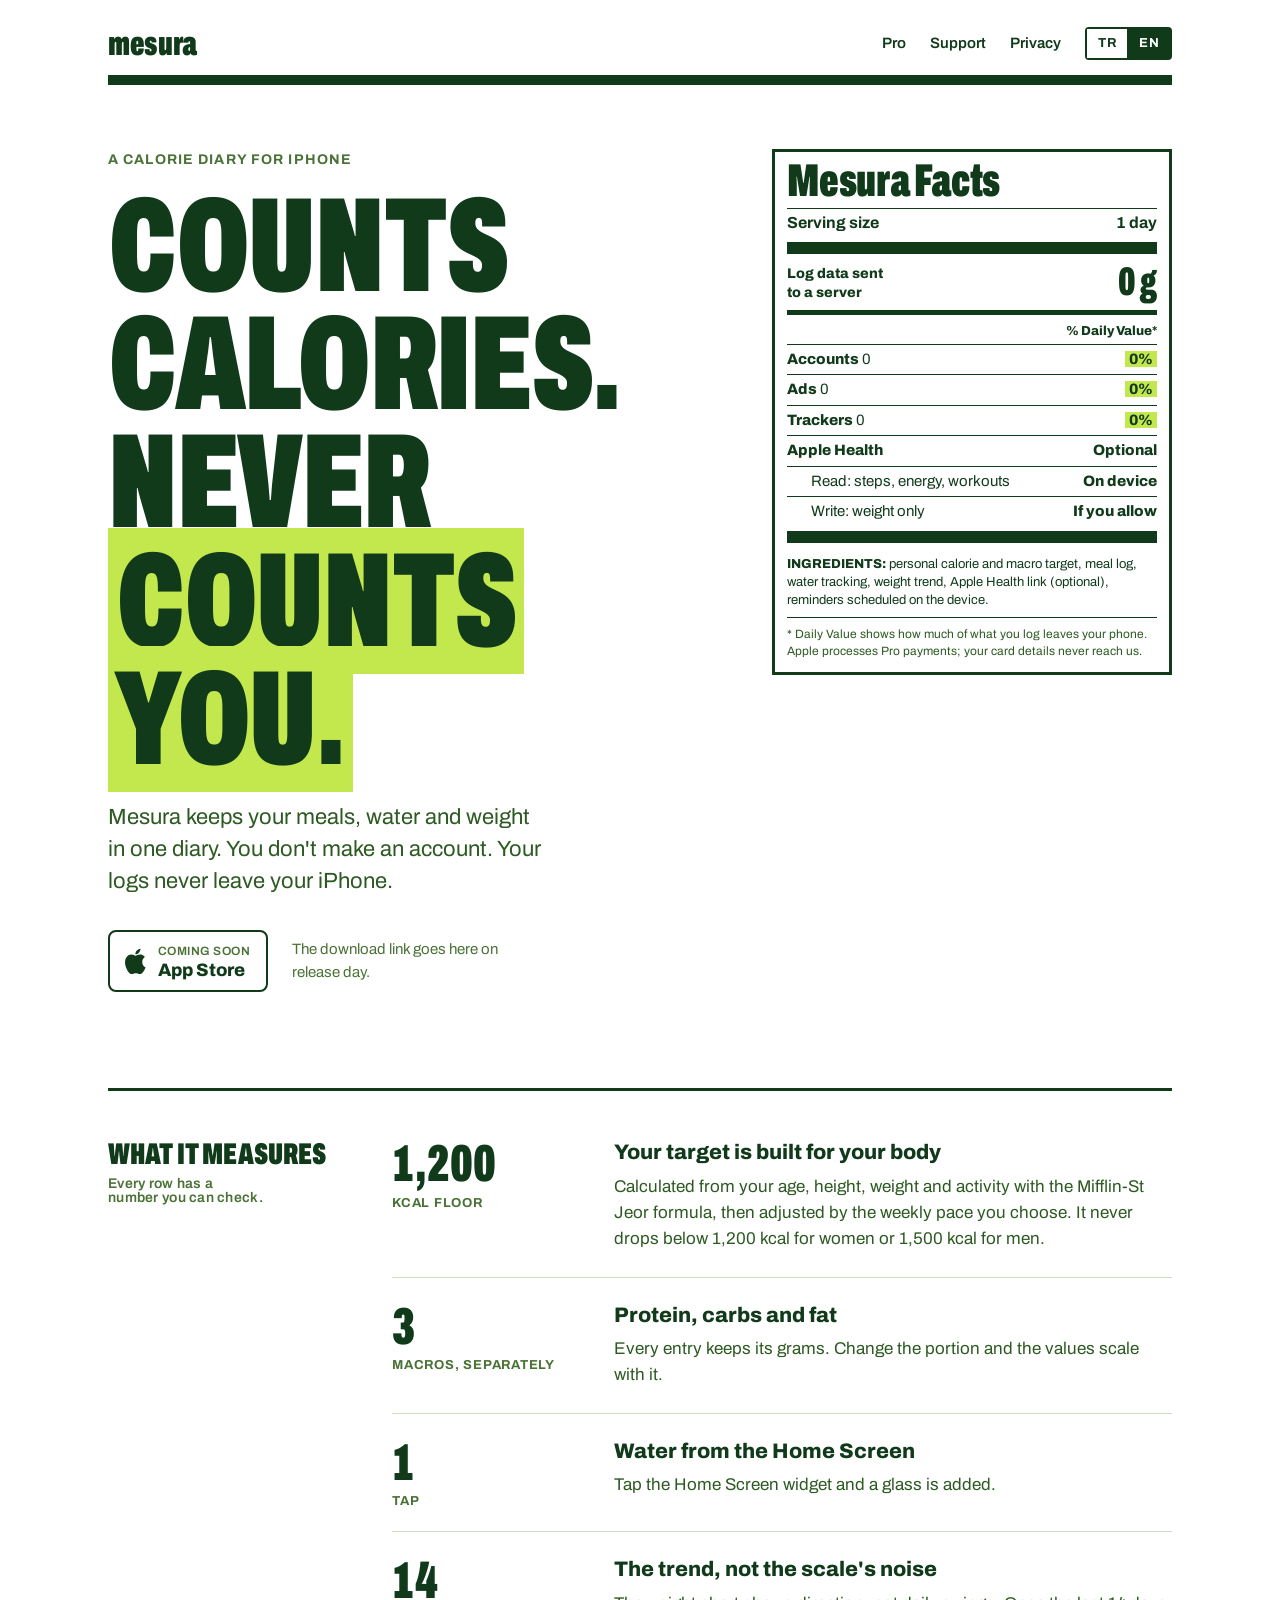
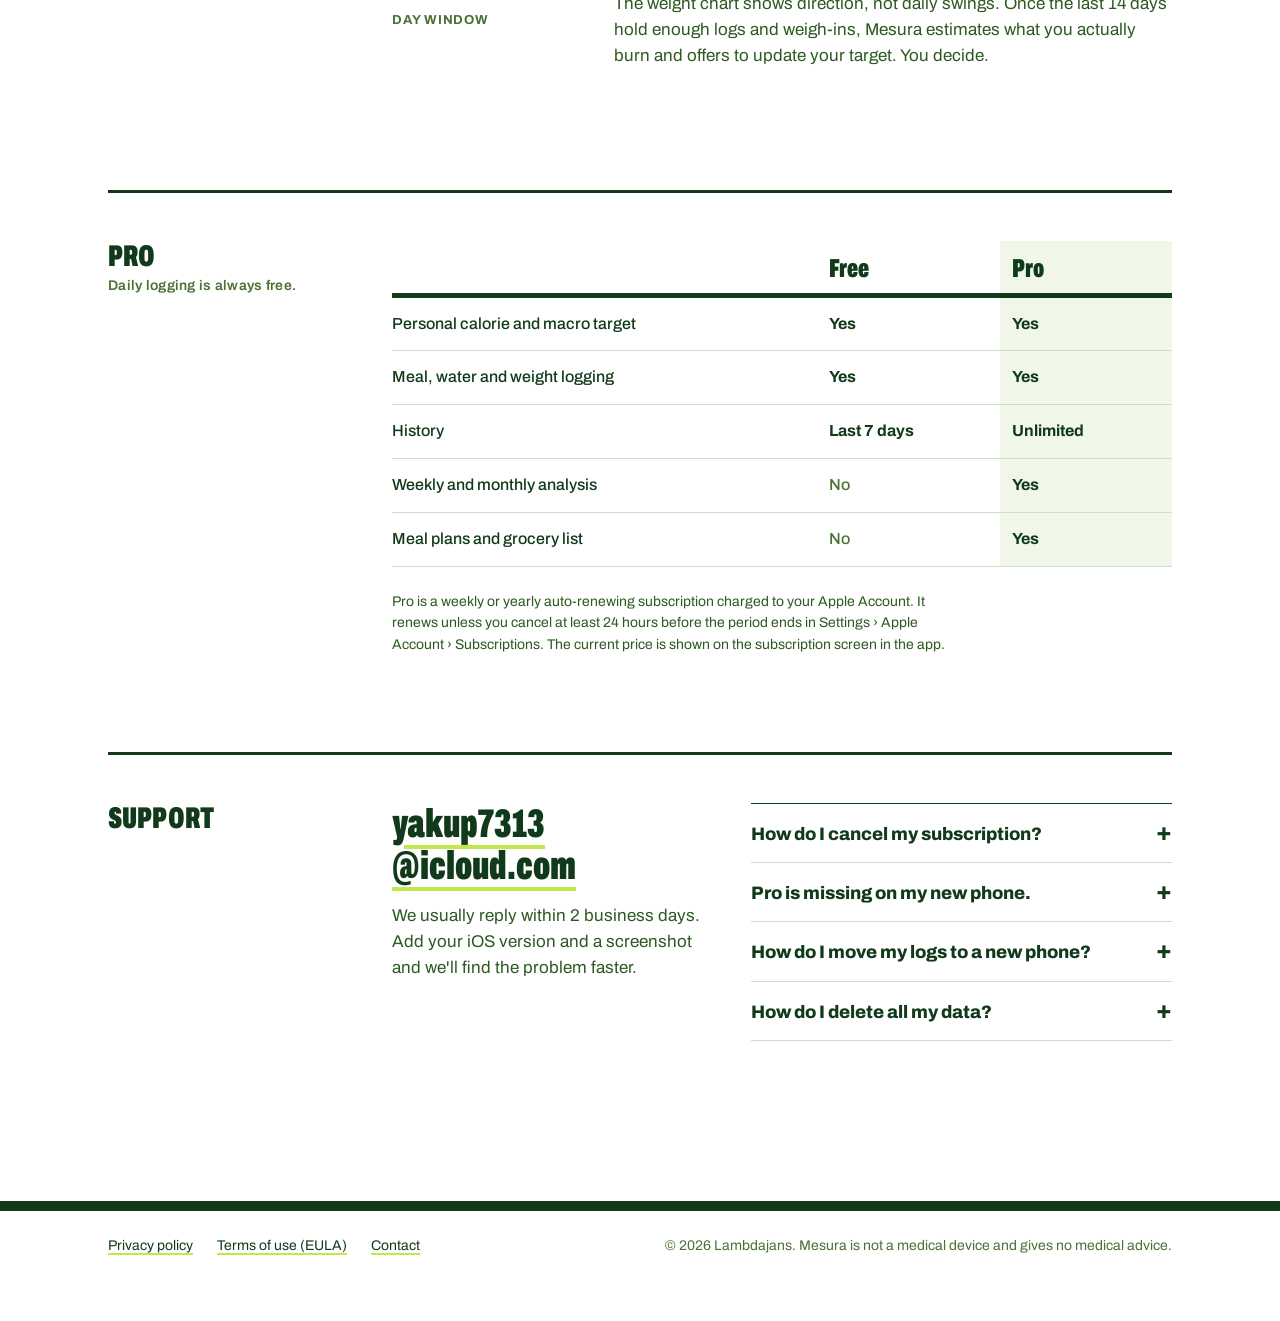
==== commit 0b890127: "Redesign as a nutrition label: white paper, green ink Co-Authored-By: Claude Opus 5 <noreply@anthrop" ====
--- a/index.html
+++ b/index.html
@@ -4,29 +4,28 @@
 <meta charset="utf-8">
 <meta name="viewport" content="width=device-width, initial-scale=1, viewport-fit=cover">
 <title>Mesura</title>
-<meta name="title-tr" content="Mesura — Ölçülü beslenme günlüğü">
-<meta name="title-en" content="Mesura — A measured food diary">
-<meta name="description" content="Mesura; kalori, makro, su ve kilo takibini tek sade günlükte toplar. Verilerin telefonunda kalır. / Mesura keeps calories, macros, water and weight in one calm diary. Your data stays on your iPhone.">
-<meta name="theme-color" content="#f8f8f3" media="(prefers-color-scheme: light)">
-<meta name="theme-color" content="#111612" media="(prefers-color-scheme: dark)">
+<meta name="title-tr" content="Mesura · Kalori günlüğü">
+<meta name="title-en" content="Mesura · Calorie diary">
+<meta name="description" content="Mesura, iPhone için kalori ve makro günlüğü. Hesap yok, reklam yok; kayıtların telefonunda kalır. / A calorie and macro diary for iPhone. No account, no ads; your logs stay on your phone.">
+<meta name="theme-color" content="#ffffff">
 <meta property="og:title" content="Mesura">
-<meta property="og:description" content="Kalori, makro, su ve kilo — tek sade günlükte. Verilerin telefonunda kalır.">
+<meta property="og:description" content="Kalorini sayar. Seni izlemez.">
 <meta property="og:type" content="website">
 <link rel="icon" type="image/png" href="assets/icon.png">
 <link rel="apple-touch-icon" href="assets/icon.png">
 <link rel="preconnect" href="https://fonts.googleapis.com">
 <link rel="preconnect" href="https://fonts.gstatic.com" crossorigin>
-<link rel="stylesheet" href="https://fonts.googleapis.com/css2?family=JetBrains+Mono:wght@500;600&family=Plus+Jakarta+Sans:wght@400;500;600;700;800&display=swap">
+<link rel="stylesheet" href="https://fonts.googleapis.com/css2?family=Archivo:wdth,wght@62..125,400..900&display=swap">
 <link rel="stylesheet" href="assets/site.css">
 </head>
 <body>
-
-<header class="bar">
-  <div class="wrap">
-    <a class="mark" href="./" aria-label="Mesura">mesura<i aria-hidden="true"></i></a>
-    <nav class="nav" aria-label="Site">
-      <a class="nav-optional" href="#olcum"><span lang="tr">Neler var</span><span lang="en">Features</span></a>
-      <a class="nav-optional" href="#pro">Pro</a>
+<a class="skip" href="#main"><span lang="tr">İçeriğe geç</span><span lang="en">Skip to content</span></a>
+
+<div class="page">
+  <header class="masthead">
+    <a class="wordmark" href="./">mesura</a>
+    <nav aria-label="Site">
+      <a href="#pro">Pro</a>
       <a href="#destek"><span lang="tr">Destek</span><span lang="en">Support</span></a>
       <a href="privacy.html"><span lang="tr">Gizlilik</span><span lang="en">Privacy</span></a>
       <div class="lang" role="group" aria-label="Dil / Language">
@@ -34,216 +33,177 @@
         <button type="button" data-set-lang="en" aria-pressed="false">EN</button>
       </div>
     </nav>
-  </div>
-</header>
-
-<main>
-  <section class="hero">
-    <div class="wrap hero-grid">
+  </header>
+
+  <main id="main">
+    <section class="hero" aria-labelledby="hero-title">
       <div>
-        <p class="label rise" lang="tr">iPhone için beslenme günlüğü</p>
-        <p class="label rise" lang="en">A food diary for iPhone</p>
-        <h1 class="rise d1" lang="tr">Gününü <em>ölç</em>,<br>fazlasını değil.</h1>
-        <h1 class="rise d1" lang="en">Measure <em>the day</em>,<br>not yourself.</h1>
-        <p class="lede rise d2" lang="tr">Mesura; kalori, makro, su ve kilonu tek sade günlükte toplar. Hedefin vücuduna göre hesaplanır, verilerin telefonunda kalır.</p>
-        <p class="lede rise d2" lang="en">Mesura keeps calories, macros, water and weight in one calm diary. Your target is calculated for your body, and your data stays on your iPhone.</p>
-        <div class="hero-cta rise d3">
-          <span class="btn btn-primary" role="note">
-            <svg width="16" height="18" viewBox="0 0 16 18" aria-hidden="true"><path fill="currentColor" d="M13.3 9.6c0-2.3 1.9-3.4 2-3.5-1.1-1.6-2.8-1.8-3.4-1.8-1.4-.2-2.8.8-3.5.8-.7 0-1.8-.8-3-.8C3.8 4.3 2.3 5.2 1.5 6.7c-1.7 2.9-.4 7.2 1.2 9.6.8 1.1 1.7 2.4 2.9 2.3 1.2 0 1.6-.7 3-.7s1.8.7 3 .7c1.3 0 2.1-1.1 2.8-2.3.9-1.3 1.3-2.6 1.3-2.6s-2.4-1-2.4-4.1zM11 2.8c.6-.8 1.1-1.8 1-2.8-.9 0-2 .6-2.7 1.4-.6.7-1.1 1.7-1 2.7 1 .1 2-.5 2.7-1.3z"/></svg>
-            <span lang="tr">App Store</span><span lang="en">App Store</span>
-            <span class="soon" lang="tr">yakında</span><span class="soon" lang="en">coming soon</span>
+        <p class="kicker"><span lang="tr">iPhone için kalori günlüğü</span><span lang="en">A calorie diary for iPhone</span></p>
+        <h1 id="hero-title"><span lang="tr">Kalorini sayar. Seni <mark>izlemez.</mark></span><span lang="en">Counts calories. Never <mark>counts you.</mark></span></h1>
+        <p class="lede" lang="tr">Mesura öğünlerini, suyunu ve kilonu tek bir günlükte tutar. Hesap açmazsın. Kayıtların iPhone'undan çıkmaz.</p>
+        <p class="lede" lang="en">Mesura keeps your meals, water and weight in one diary. You don't make an account. Your logs never leave your iPhone.</p>
+        <div class="store">
+          <span class="store-badge">
+            <svg width="22" height="26" viewBox="0 0 16 19" aria-hidden="true"><path fill="currentColor" d="M13.3 10.1c0-2.3 1.9-3.4 2-3.5-1.1-1.6-2.8-1.8-3.4-1.8-1.4-.2-2.8.8-3.5.8-.7 0-1.8-.8-3-.8C3.8 4.8 2.3 5.7 1.5 7.2c-1.7 2.9-.4 7.2 1.2 9.6.8 1.1 1.7 2.4 2.9 2.3 1.2 0 1.6-.7 3-.7s1.8.7 3 .7c1.3 0 2.1-1.1 2.8-2.3.9-1.3 1.3-2.6 1.3-2.6s-2.4-1-2.4-4.1zM11 3.3c.6-.8 1.1-1.8 1-2.8-.9 0-2 .6-2.7 1.4-.6.7-1.1 1.7-1 2.7 1 .1 2-.5 2.7-1.3z"/></svg>
+            <span><small lang="tr">Yakında</small><small lang="en">Coming soon</small><b>App Store</b></span>
           </span>
-          <a class="btn btn-ghost" href="privacy.html"><span lang="tr">Verilerin nerede durur?</span><span lang="en">Where does your data live?</span> <span aria-hidden="true">→</span></a>
-        </div>
-      </div>
-
-      <aside class="readout rise d2" aria-label="Örnek gün / Example day">
-        <div class="readout-head">
-          <span class="label"><span lang="tr">Bugün kalan</span><span lang="en">Left today</span></span>
-          <span class="label"><span lang="tr">Örnek gün</span><span lang="en">Example day</span></span>
-        </div>
-        <div class="readout-num"><span data-readout="814">814</span><small>kcal</small></div>
-        <div class="meter" role="img" aria-label="1.326 / 2.140 kcal"><span style="--fill:62%"></span></div>
-        <div class="macros">
-          <div class="macro p"><span class="label">Protein</span><b>96 / 140 g</b><i></i></div>
-          <div class="macro c"><span class="label"><span lang="tr">Karb.</span><span lang="en">Carbs</span></span><b>148 / 230 g</b><i></i></div>
-          <div class="macro f"><span class="label"><span lang="tr">Yağ</span><span lang="en">Fat</span></span><b>41 / 71 g</b><i></i></div>
-        </div>
-        <div class="readout-foot">
-          <span lang="tr">Hedef 2.140 kcal</span><span lang="en">Target 2,140 kcal</span>
-          <span lang="tr">Su 5 / 8 bardak</span><span lang="en">Water 5 / 8 glasses</span>
-        </div>
+          <p lang="tr">Yayına girdiğinde indirme bağlantısı bu sayfada olacak.</p>
+          <p lang="en">The download link goes here on release day.</p>
+        </div>
+      </div>
+
+      <!-- The product's own label. Every value is true for this release. -->
+      <aside class="label-card" aria-label="Mesura Değerleri / Mesura Facts">
+        <h2 lang="tr">Mesura Değerleri</h2>
+        <h2 lang="en">Mesura Facts</h2>
+        <div class="serving"><span lang="tr">Porsiyon</span><span lang="en">Serving size</span><span lang="tr">1 gün</span><span lang="en">1 day</span></div>
+        <div class="bar-thick" aria-hidden="true"></div>
+        <div class="headline-row">
+          <span lang="tr">Sunucuya giden<br>kayıt verisi</span><span lang="en">Log data sent<br>to a server</span>
+          <b class="num">0 g</b>
+        </div>
+        <div class="bar-mid" aria-hidden="true"></div>
+        <table>
+          <caption><span lang="tr">% Günlük Değer*</span><span lang="en">% Daily Value*</span></caption>
+          <tbody>
+            <tr><th scope="row"><b lang="tr">Hesap</b><b lang="en">Accounts</b> 0</th><td class="num"><span class="zero" lang="tr">%0</span><span class="zero" lang="en">0%</span></td></tr>
+            <tr><th scope="row"><b lang="tr">Reklam</b><b lang="en">Ads</b> 0</th><td class="num"><span class="zero" lang="tr">%0</span><span class="zero" lang="en">0%</span></td></tr>
+            <tr><th scope="row"><b lang="tr">İzleyici (tracker)</b><b lang="en">Trackers</b> 0</th><td class="num"><span class="zero" lang="tr">%0</span><span class="zero" lang="en">0%</span></td></tr>
+            <tr><th scope="row"><b>Apple Health</b></th><td><span lang="tr">İsteğe bağlı</span><span lang="en">Optional</span></td></tr>
+            <tr class="sub"><th scope="row"><span lang="tr">Okuma: adım, enerji, antrenman</span><span lang="en">Read: steps, energy, workouts</span></th><td><span lang="tr">Cihazda</span><span lang="en">On device</span></td></tr>
+            <tr class="sub last"><th scope="row"><span lang="tr">Yazma: yalnızca kilo</span><span lang="en">Write: weight only</span></th><td><span lang="tr">Onayınla</span><span lang="en">If you allow</span></td></tr>
+          </tbody>
+        </table>
+        <div class="bar-thick" aria-hidden="true"></div>
+        <p class="ingredients" lang="tr"><b>İÇİNDEKİLER:</b> kişisel kalori ve makro hedefi, öğün kaydı, su takibi, kilo eğilimi, Apple Health bağlantısı (isteğe bağlı), cihazda planlanan hatırlatıcılar.</p>
+        <p class="ingredients" lang="en"><b>INGREDIENTS:</b> personal calorie and macro target, meal log, water tracking, weight trend, Apple Health link (optional), reminders scheduled on the device.</p>
+        <p class="foot" lang="tr">* Günlük Değer, kaydettiklerinin ne kadarının telefonundan çıktığını gösterir. Pro ödemesini Apple işler; kart bilgin bize gelmez.</p>
+        <p class="foot" lang="en">* Daily Value shows how much of what you log leaves your phone. Apple processes Pro payments; your card details never reach us.</p>
       </aside>
-    </div>
-  </section>
-
-  <div class="ruler" aria-hidden="true">
-    <div class="ruler-track">
-      <div class="ruler-nums"><span>40</span><span>41</span><span>42</span><span>43</span><span>44</span><span>45</span><span>46</span><span>47</span><span>48</span><span>49</span><span>50</span><span>51</span><span>52</span><span>53</span><span>54</span><span>55</span><span>56</span><span>57</span><span>58</span><span>59</span><span>60</span><span>61</span><span>62</span><span>63</span><span>64</span><span>65</span><span>66</span><span>67</span><span>68</span><span>69</span><span>70</span><span>71</span><span>72</span><span>73</span><span>74</span><span>75</span><span>76</span><span>77</span><span>78</span><span>79</span><span>80</span><span>81</span><span>82</span><span>83</span><span>84</span><span>85</span><span>86</span><span>87</span><span>88</span><span>89</span><span>90</span><span>91</span><span>92</span><span>93</span><span>94</span><span>95</span><span>96</span><span>97</span><span>98</span><span>99</span></div>
-    </div>
-    <div class="ruler-needle"></div>
-  </div>
-
-  <section class="section" id="olcum">
-    <div class="wrap">
-      <div class="section-head">
-        <h2 lang="tr">Tek bir günde ne ölçülürse.</h2>
-        <h2 lang="en">Everything a day can measure.</h2>
-        <p lang="tr">Mesura seni bir sayıya indirgemez. Hedefini yaş, boy, kilo ve hareketine göre kurar; sonra her öğünü, bardağı ve tartıyı aynı sade çizgide gösterir.</p>
-        <p lang="en">Mesura never reduces you to a number. It builds your target from your age, height, weight and activity, then shows every meal, glass and weigh-in on one calm line.</p>
-      </div>
-
-      <div class="gauges">
-        <article class="gauge">
-          <span class="unit">kcal</span>
-          <h3 lang="tr">Kişisel kalori hedefi</h3><h3 lang="en">A calorie target for you</h3>
-          <p lang="tr">Mifflin-St Jeor formülü ve seçtiğin haftalık tempo ile hesaplanır. Güvenli bir alt sınırın altına hiç inmez.</p>
-          <p lang="en">Calculated with the Mifflin-St Jeor formula and the weekly pace you pick — and never below a safe floor.</p>
-        </article>
-        <article class="gauge">
-          <span class="unit">g</span>
-          <h3 lang="tr">Makrolar ve porsiyon</h3><h3 lang="en">Macros and portions</h3>
-          <p lang="tr">Protein, karbonhidrat ve yağ her öğünde görünür. Gramı değiştir, değerler anında ölçeklensin.</p>
-          <p lang="en">Protein, carbs and fat on every entry. Change the grams and the values scale instantly.</p>
-        </article>
-        <article class="gauge">
-          <span class="unit" lang="tr">bardak</span><span class="unit" lang="en">glass</span>
-          <h3 lang="tr">Su, widget'tan tek dokunuş</h3><h3 lang="en">Water, one tap from a widget</h3>
-          <p lang="tr">Günlük su hedefini ana ekrandaki widget'tan ya da Kontrol Merkezi'nden işaretle.</p>
-          <p lang="en">Tick off today's water from the Home Screen widget or Control Centre.</p>
-        </article>
-        <article class="gauge">
-          <span class="unit">kg</span>
-          <h3 lang="tr">Kilo eğilimi</h3><h3 lang="en">Weight trend</h3>
-          <p lang="tr">Günlük dalgalanmayı değil, eğilimi gösterir. İstersen Apple Health adım ve aktif enerjini de hesaba katar.</p>
-          <p lang="en">Shows the trend, not the daily noise. Optionally counts your Apple Health steps and active energy.</p>
-        </article>
-      </div>
-    </div>
-  </section>
-
-  <section class="section" style="padding-top:0">
-    <div class="wrap">
-      <div class="vault">
+    </section>
+
+    <section class="band" aria-labelledby="what-title">
+      <div class="band-inner">
+        <h2 class="band-title" id="what-title"><span lang="tr">Ne ölçer</span><span lang="en">What it measures</span>
+          <small lang="tr">Her satırda kontrol edebileceğin bir sayı var.</small><small lang="en">Every row has a number you can check.</small></h2>
+        <dl class="facts">
+          <div>
+            <dt class="num"><span lang="tr">1.200</span><span lang="en">1,200</span><small lang="tr">kcal alt sınır</small><small lang="en">kcal floor</small></dt>
+            <dd>
+              <h3 lang="tr">Hedefin vücuduna göre kurulur</h3>
+              <h3 lang="en">Your target is built for your body</h3>
+              <p lang="tr">Yaşın, boyun, kilon ve hareket düzeyinden Mifflin-St Jeor formülüyle hesaplanır. Seçtiğin haftalık tempo kadar açık ya da fazla eklenir. Hedef kadınlarda 1.200, erkeklerde 1.500&nbsp;kcal'nin altına hiç inmez.</p>
+              <p lang="en">Calculated from your age, height, weight and activity with the Mifflin-St Jeor formula, then adjusted by the weekly pace you choose. It never drops below 1,200&nbsp;kcal for women or 1,500&nbsp;kcal for men.</p>
+            </dd>
+          </div>
+          <div>
+            <dt class="num">3<small lang="tr">makro, ayrı ayrı</small><small lang="en">macros, separately</small></dt>
+            <dd>
+              <h3 lang="tr">Protein, karbonhidrat ve yağ</h3>
+              <h3 lang="en">Protein, carbs and fat</h3>
+              <p lang="tr">Her kayıt gramıyla tutulur. Porsiyonu değiştirirsen değerler aynı oranda ölçeklenir.</p>
+              <p lang="en">Every entry keeps its grams. Change the portion and the values scale with it.</p>
+            </dd>
+          </div>
+          <div>
+            <dt class="num">1<small lang="tr">dokunuş</small><small lang="en">tap</small></dt>
+            <dd>
+              <h3 lang="tr">Su, ana ekrandan</h3>
+              <h3 lang="en">Water from the Home Screen</h3>
+              <p lang="tr">Ana ekrandaki widget'a dokun, bir bardak eklensin.</p>
+              <p lang="en">Tap the Home Screen widget and a glass is added.</p>
+            </dd>
+          </div>
+          <div>
+            <dt class="num">14<small lang="tr">günlük pencere</small><small lang="en">day window</small></dt>
+            <dd>
+              <h3 lang="tr">Tartının gürültüsü değil, eğilimin</h3>
+              <h3 lang="en">The trend, not the scale's noise</h3>
+              <p lang="tr">Kilo grafiği günlük dalgalanmayı değil yönü gösterir. Son 14 günde yeterince kayıt ve tartı biriktiğinde Mesura gerçek harcamanı tahmin eder ve hedefini buna göre güncellemeyi önerir. Karar senin.</p>
+              <p lang="en">The weight chart shows direction, not daily swings. Once the last 14 days hold enough logs and weigh-ins, Mesura estimates what you actually burn and offers to update your target. You decide.</p>
+            </dd>
+          </div>
+        </dl>
+      </div>
+    </section>
+
+    <section class="band" id="pro" aria-labelledby="pro-title">
+      <div class="band-inner">
+        <h2 class="band-title" id="pro-title">Pro
+          <small lang="tr">Günlük kayıt her zaman ücretsiz.</small><small lang="en">Daily logging is always free.</small></h2>
         <div>
-          <p class="label" lang="tr">Gizlilik</p><p class="label" lang="en">Privacy</p>
-          <h2 lang="tr">Hesap yok.<br><span>Sunucu yok.</span><br>Sadece telefonun.</h2>
-          <h2 lang="en">No account.<br><span>No server.</span><br>Just your phone.</h2>
-          <p lang="tr">Öğünlerin, kilon ve hedeflerin yalnızca iPhone'unda saklanır. Biz göremeyiz, satamayız, kaybedemeyiz. Yedeği istediğin yere sen alırsın.</p>
-          <p lang="en">Your meals, weight and goals are stored only on your iPhone. We can't see them, sell them or lose them. You take the backup wherever you like.</p>
-          <a class="more" href="privacy.html"><span lang="tr">Gizlilik politikasını oku</span><span lang="en">Read the privacy policy</span> <span aria-hidden="true">→</span></a>
-        </div>
-        <ul class="ledger">
-          <li><span lang="tr">Öğün, su ve kilo kayıtları</span><span lang="en">Meal, water and weight logs</span><b class="on" lang="tr">Cihazda</b><b class="on" lang="en">On device</b></li>
-          <li><span lang="tr">Apple Health verisi</span><span lang="en">Apple Health data</span><b class="on" lang="tr">Yalnızca okunur</b><b class="on" lang="en">Read only</b></li>
-          <li><span lang="tr">Kullanıcı hesabı</span><span lang="en">User account</span><b class="off" lang="tr">Yok</b><b class="off" lang="en">None</b></li>
-          <li><span lang="tr">Reklam ve izleme</span><span lang="en">Ads and tracking</span><b class="off" lang="tr">Yok</b><b class="off" lang="en">None</b></li>
-          <li><span lang="tr">Ödeme bilgisi</span><span lang="en">Payment details</span><b class="off" lang="tr">Apple'da</b><b class="off" lang="en">With Apple</b></li>
-        </ul>
-      </div>
-    </div>
-  </section>
-
-  <section class="section" id="pro" style="padding-top:0">
-    <div class="wrap">
-      <div class="section-head">
-        <h2 lang="tr">Ücretsiz başla. Uzun vadeyi Pro'da gör.</h2>
-        <h2 lang="en">Start free. See the long run with Pro.</h2>
-        <p lang="tr">Günlük kayıt her zaman ücretsiz. Pro, haftalar ve aylar boyunca ritmini görmek isteyenler için.</p>
-        <p lang="en">Daily logging is always free. Pro is for seeing your rhythm across weeks and months.</p>
-      </div>
-      <div class="pro">
-        <article class="plan">
-          <h3 lang="tr">Ücretsiz</h3><h3 lang="en">Free</h3>
-          <ul lang="tr">
-            <li>Kişisel kalori ve makro hedefi</li>
-            <li>Öğün, su ve kilo kaydı</li>
-            <li>Son 7 günün geçmişi</li>
-            <li>Su widget'ı ve Apple Health bağlantısı</li>
-          </ul>
-          <ul lang="en">
-            <li>Personal calorie and macro target</li>
-            <li>Meal, water and weight logging</li>
-            <li>The last 7 days of history</li>
-            <li>Water widget and Apple Health link</li>
-          </ul>
-        </article>
-        <article class="plan is-pro">
-          <h3>Mesura Pro <span class="tag" lang="tr">abonelik</span><span class="tag" lang="en">subscription</span></h3>
-          <ul lang="tr">
-            <li>Sınırsız kayıt geçmişi</li>
-            <li>Haftalık ve aylık analiz, kalori ve protein ortalamaları</li>
-            <li>Beslenme planları ve otomatik alışveriş listesi</li>
-            <li>Hedeflerine göre koç önerileri</li>
-          </ul>
-          <ul lang="en">
-            <li>Unlimited history</li>
-            <li>Weekly and monthly analysis, calorie and protein averages</li>
-            <li>Meal plans and an automatic grocery list</li>
-            <li>Coach suggestions based on your goals</li>
-          </ul>
-          <p class="fine" lang="tr">Haftalık veya yıllık, otomatik yenilenen abonelik. Ödeme Apple hesabından alınır; dönem bitiminden en az 24 saat önce Ayarlar › Apple Hesabı › Abonelikler'den iptal edilmezse yenilenir.</p>
-          <p class="fine" lang="en">Weekly or yearly auto-renewing subscription, charged to your Apple Account. It renews unless cancelled at least 24 hours before the period ends in Settings › Apple Account › Subscriptions.</p>
-        </article>
-      </div>
-    </div>
-  </section>
-
-  <section class="section" id="destek" style="padding-top:0">
-    <div class="wrap support">
-      <aside class="contact">
-        <p class="label" lang="tr">Destek</p><p class="label" lang="en">Support</p>
-        <h3 lang="tr">Bir şey ters mi gitti?</h3><h3 lang="en">Something not right?</h3>
-        <a class="mail" href="mailto:yakup7313@icloud.com?subject=Mesura%20destek">yakup7313@icloud.com</a>
-        <p lang="tr">Genellikle 2 iş günü içinde yanıt veririz. iOS sürümünü ve sorunun ekran görüntüsünü eklersen daha hızlı çözeriz.</p>
-        <p lang="en">We usually reply within 2 business days. Include your iOS version and a screenshot and we'll get there faster.</p>
-      </aside>
-
-      <div class="faq">
-        <details>
-          <summary><span lang="tr">Aboneliğimi nasıl iptal ederim?</span><span lang="en">How do I cancel my subscription?</span></summary>
-          <div class="answer" lang="tr"><p>iPhone'da Ayarlar › [adın] › Abonelikler › Mesura Pro yolunu izle ya da uygulamada Profil › Mesura Pro kartına dokun. İptal, mevcut dönemin sonunda geçerli olur; o güne kadar Pro açık kalır.</p></div>
-          <div class="answer" lang="en"><p>On iPhone go to Settings › [your name] › Subscriptions › Mesura Pro, or tap the Mesura Pro card in Profile. Cancelling takes effect at the end of the current period; Pro stays on until then.</p></div>
-        </details>
-        <details>
-          <summary><span lang="tr">Yeni telefona geçtim, Pro görünmüyor.</span><span lang="en">I switched phones and Pro is missing.</span></summary>
-          <div class="answer" lang="tr"><p>Aboneliği satın aldığın Apple hesabıyla giriş yap, sonra abonelik ekranında <strong>Geri yükle</strong>'ye dokun. Abonelik Apple hesabına bağlıdır, cihaza değil.</p></div>
-          <div class="answer" lang="en"><p>Sign in with the Apple Account you subscribed with, then tap <strong>Restore</strong> on the subscription screen. Subscriptions belong to your Apple Account, not the device.</p></div>
-        </details>
-        <details>
-          <summary><span lang="tr">Verilerimi yeni telefona nasıl taşırım?</span><span lang="en">How do I move my data to a new phone?</span></summary>
-          <div class="answer" lang="tr"><p>Mesura'nın hesabı ya da sunucusu olmadığı için verilerin iki yolla taşınır: iPhone'unun iCloud veya bilgisayar yedeği, ya da Profil › Verilerimi dışa aktar ile alacağın dosya. Yeni telefonda Profil › Yedekten geri yükle ile aç.</p><p><strong>Uygulamayı yedek almadan silersen kayıtların da silinir.</strong></p></div>
-          <div class="answer" lang="en"><p>Because Mesura has no account or server, your data moves in one of two ways: your iPhone's iCloud or computer backup, or the file you save with Profile › Export my data. Open it on the new phone with Profile › Restore from backup.</p><p><strong>Deleting the app without a backup deletes your logs too.</strong></p></div>
-        </details>
-        <details>
-          <summary><span lang="tr">Tüm verilerimi nasıl silerim?</span><span lang="en">How do I delete all my data?</span></summary>
-          <div class="answer" lang="tr"><p>Profil › Verileri sil ve yeniden başla, cihazdaki her şeyi siler ve kurulumu yeniden başlatır. Uygulamayı silmek de aynı sonucu verir. Bizde bir kopyası olmadığı için ayrıca talep göndermen gerekmez.</p></div>
-          <div class="answer" lang="en"><p>Profile › Delete data and start over removes everything on the device and restarts setup. Deleting the app does the same. We hold no copy, so there's nothing else to request.</p></div>
-        </details>
-        <details>
-          <summary><span lang="tr">Kalori hedefim nasıl hesaplanıyor?</span><span lang="en">How is my calorie target calculated?</span></summary>
-          <div class="answer" lang="tr"><p>Bazal metabolizma Mifflin-St Jeor formülüyle, günlük harcama aktivite seviyenle hesaplanır; seçtiğin haftalık tempo kadar açık ya da fazla eklenir. Hedef güvenli bir alt sınırın altına inmez. Bu değerler tahmindir ve tıbbi tavsiye değildir.</p></div>
-          <div class="answer" lang="en"><p>Resting metabolism uses the Mifflin-St Jeor formula, daily burn follows your activity level, and your chosen weekly pace adds a deficit or surplus. The target never goes below a safe floor. These are estimates, not medical advice.</p></div>
-        </details>
-        <details>
-          <summary><span lang="tr">Hatırlatıcılar gelmiyor.</span><span lang="en">Reminders aren't arriving.</span></summary>
-          <div class="answer" lang="tr"><p>Ayarlar › Bildirimler › Mesura'da bildirimlerin açık olduğunu, sonra uygulamada Profil › Bildirimler'de istediğin hatırlatıcıların seçili olduğunu kontrol et. Odak modları bildirimleri geciktirebilir.</p></div>
-          <div class="answer" lang="en"><p>Check that notifications are on in Settings › Notifications › Mesura, then that the reminders you want are selected in Profile › Notifications. Focus modes can hold notifications back.</p></div>
-        </details>
-      </div>
-    </div>
-  </section>
-</main>
-
-<footer class="foot">
-  <div class="wrap">
-    <a class="mark" href="./" aria-label="Mesura">mesura<i aria-hidden="true"></i></a>
+          <div class="compare-wrap">
+            <table class="compare">
+              <thead>
+                <tr><th scope="col"><span class="sr" lang="tr">Özellik</span><span class="sr" lang="en">Feature</span></th><th scope="col"><span lang="tr">Ücretsiz</span><span lang="en">Free</span></th><th scope="col" class="pro-col">Pro</th></tr>
+              </thead>
+              <tbody lang="tr">
+                <tr><th scope="row">Kişisel kalori ve makro hedefi</th><td>Var</td><td class="pro-col">Var</td></tr>
+                <tr><th scope="row">Öğün, su ve kilo kaydı</th><td>Var</td><td class="pro-col">Var</td></tr>
+                <tr><th scope="row">Kayıt geçmişi</th><td class="num">Son 7 gün</td><td class="pro-col">Sınırsız</td></tr>
+                <tr><th scope="row">Haftalık ve aylık analiz</th><td class="no">Yok</td><td class="pro-col">Var</td></tr>
+                <tr><th scope="row">Beslenme planı ve alışveriş listesi</th><td class="no">Yok</td><td class="pro-col">Var</td></tr>
+              </tbody>
+              <tbody lang="en">
+                <tr><th scope="row">Personal calorie and macro target</th><td>Yes</td><td class="pro-col">Yes</td></tr>
+                <tr><th scope="row">Meal, water and weight logging</th><td>Yes</td><td class="pro-col">Yes</td></tr>
+                <tr><th scope="row">History</th><td class="num">Last 7 days</td><td class="pro-col">Unlimited</td></tr>
+                <tr><th scope="row">Weekly and monthly analysis</th><td class="no">No</td><td class="pro-col">Yes</td></tr>
+                <tr><th scope="row">Meal plans and grocery list</th><td class="no">No</td><td class="pro-col">Yes</td></tr>
+              </tbody>
+            </table>
+          </div>
+          <p class="fine" lang="tr">Pro haftalık veya yıllık, otomatik yenilenen bir aboneliktir ve Apple hesabından ücretlendirilir. Dönem bitmeden en az 24 saat önce Ayarlar › Apple Hesabı › Abonelikler'den iptal etmezsen yenilenir. Güncel fiyatı uygulamadaki abonelik ekranında görürsün.</p>
+          <p class="fine" lang="en">Pro is a weekly or yearly auto-renewing subscription charged to your Apple Account. It renews unless you cancel at least 24 hours before the period ends in Settings › Apple Account › Subscriptions. The current price is shown on the subscription screen in the app.</p>
+        </div>
+      </div>
+    </section>
+
+    <section class="band" id="destek" aria-labelledby="support-title">
+      <div class="band-inner">
+        <h2 class="band-title" id="support-title"><span lang="tr">Destek</span><span lang="en">Support</span></h2>
+        <div class="support">
+          <div class="contact">
+            <a class="mail" href="mailto:yakup7313@icloud.com?subject=Mesura">yakup7313<wbr>@icloud.com</a>
+            <p lang="tr">Genellikle 2 iş günü içinde yanıt veririz. iOS sürümünü ve bir ekran görüntüsünü eklersen sorunu daha hızlı buluruz.</p>
+            <p lang="en">We usually reply within 2 business days. Add your iOS version and a screenshot and we'll find the problem faster.</p>
+          </div>
+          <div class="qa">
+            <details>
+              <summary><span lang="tr">Aboneliğimi nasıl iptal ederim?</span><span lang="en">How do I cancel my subscription?</span></summary>
+              <div class="answer" lang="tr"><p>Ayarlar › [adın] › Abonelikler › Mesura Pro. Ya da uygulamada Profil ekranındaki Mesura Pro kartına dokun. İptal, içinde bulunduğun dönemin sonunda geçerli olur ve o güne kadar Pro açık kalır.</p></div>
+              <div class="answer" lang="en"><p>Settings › [your name] › Subscriptions › Mesura Pro. Or tap the Mesura Pro card on the Profile screen in the app. Cancelling takes effect at the end of the current period, and Pro stays on until then.</p></div>
+            </details>
+            <details>
+              <summary><span lang="tr">Yeni telefonda Pro görünmüyor.</span><span lang="en">Pro is missing on my new phone.</span></summary>
+              <div class="answer" lang="tr"><p>Aboneliği aldığın Apple hesabıyla giriş yap ve abonelik ekranında <strong>Geri yükle</strong>'ye dokun. Abonelik cihaza değil, Apple hesabına bağlıdır.</p></div>
+              <div class="answer" lang="en"><p>Sign in with the Apple Account you subscribed with and tap <strong>Restore</strong> on the subscription screen. The subscription belongs to your Apple Account, not the device.</p></div>
+            </details>
+            <details>
+              <summary><span lang="tr">Kayıtlarımı yeni telefona nasıl taşırım?</span><span lang="en">How do I move my logs to a new phone?</span></summary>
+              <div class="answer" lang="tr"><p>Hesap ve sunucu olmadığı için iki yol var. iPhone'unun iCloud ya da bilgisayar yedeği uygulama verisini de taşır. Ya da Profil › Verilerimi dışa aktar ile bir dosya al, yeni telefonda Profil › Yedekten geri yükle ile aç.</p><p><strong>Uygulamayı yedeksiz silersen kayıtların da silinir.</strong></p></div>
+              <div class="answer" lang="en"><p>There's no account or server, so there are two ways. Your iPhone's iCloud or computer backup carries app data. Or save a file with Profile › Export my data and open it on the new phone with Profile › Restore from backup.</p><p><strong>Deleting the app without a backup deletes your logs.</strong></p></div>
+            </details>
+            <details>
+              <summary><span lang="tr">Tüm verilerimi nasıl silerim?</span><span lang="en">How do I delete all my data?</span></summary>
+              <div class="answer" lang="tr"><p>Profil › Verileri sil ve yeniden başla. Uygulamayı silmek de aynı sonucu verir. Bizde bir kopyası olmadığı için ayrıca talep göndermen gerekmez.</p></div>
+              <div class="answer" lang="en"><p>Profile › Delete data and start over. Deleting the app does the same. We hold no copy, so there's nothing else to request.</p></div>
+            </details>
+          </div>
+        </div>
+      </div>
+    </section>
+  </main>
+</div>
+
+<footer class="colophon">
+  <div class="page">
     <nav aria-label="Yasal / Legal">
       <a href="privacy.html"><span lang="tr">Gizlilik politikası</span><span lang="en">Privacy policy</span></a>
       <a href="https://www.apple.com/legal/internet-services/itunes/dev/stdeula/" rel="noopener"><span lang="tr">Kullanım koşulları (EULA)</span><span lang="en">Terms of use (EULA)</span></a>
-      <a href="#destek"><span lang="tr">Destek</span><span lang="en">Support</span></a>
+      <a href="mailto:yakup7313@icloud.com?subject=Mesura"><span lang="tr">İletişim</span><span lang="en">Contact</span></a>
     </nav>
-    <small>© <span data-year>2026</span> Lambdajans. <span lang="tr">Mesura tıbbi bir cihaz değildir.</span><span lang="en">Mesura is not a medical device.</span></small>
+    <p class="legal">© 2026 Lambdajans. <span lang="tr">Mesura tıbbi bir cihaz değildir ve tıbbi tavsiye vermez.</span><span lang="en">Mesura is not a medical device and gives no medical advice.</span></p>
   </div>
 </footer>
 
--- a/assets/site.css
+++ b/assets/site.css
@@ -1,497 +1,353 @@
-/* Mesura — public site. Tokens mirror Mesura/DesignSystem/Theme.swift. */
+/*
+  Mesura — public site.
+
+  Visual thesis: the site is set like the nutrition label on a food packet.
+  Heavy rules, condensed black type, a "% daily value" column. Mesura is a
+  calorie diary, so it wears its own label: serving size one day, data sent
+  to servers 0 g.
+
+  One deliberate light theme (white paper, green ink). Every colour below
+  passes WCAG AA on the surface it is used on:
+    ink   #113A1B  12.8:1 on white · 9.1:1 on lime
+    ink-2 #2D5A22   8.1:1 on white
+    muted #4A7236   5.6:1 on white · 5.1:1 on tint
+  Brand lime is a fill only, never text.
+*/
 
 :root {
-  --ground: #f8f8f3;        /* splashCanvas */
-  --surface: #fcfdfb;       /* cardSurface */
-  --sunk: #eef4e6;          /* greenTileBg */
-  --ink: #141a16;           /* ink */
-  --ink-soft: #3a443d;
-  --muted: #657068;         /* grayText */
-  --hair: #e1e7df;          /* cardBorder */
-  --tick: #b9c1b6;
-  --lime: #c3e84e;          /* lime */
-  --lime-ink: #1f2915;      /* limeInk */
-  --accent: #5f9310;        /* greenAccent */
-  --focus: #5f9310;
-  --vault: #141a16;
-  --vault-edge: transparent;
-  --shadow: 0 1px 0 rgba(20, 26, 22, .04), 0 18px 40px -24px rgba(20, 26, 22, .28);
-
-  --display: "Plus Jakarta Sans", ui-rounded, -apple-system, "Segoe UI", system-ui, sans-serif;
-  --body: "Plus Jakarta Sans", -apple-system, "Segoe UI", system-ui, sans-serif;
-  --mono: "JetBrains Mono", ui-monospace, "SF Mono", Menlo, monospace;
-
-  --gutter: clamp(16px, 4vw, 40px);
-  --measure: 66ch;
-  --radius: 22px;
+  --paper: #ffffff;
+  --tint: #f1f7e8;
+  --ink: #113a1b;
+  --ink-2: #2d5a22;
+  --muted: #4a7236;
+  --hair: #cfdfc4;
+  --lime: #c3e84e;
+
+  --font: "Archivo", "Helvetica Neue", Helvetica, Arial, sans-serif;
+
+  /* 4px spacing scale */
+  --s1: 4px; --s2: 8px; --s3: 12px; --s4: 16px; --s5: 24px;
+  --s6: 32px; --s7: 48px; --s8: 64px; --s9: 96px; --s10: 128px;
+
+  --gutter: clamp(16px, 4vw, 48px);
+  --page: 1160px;
+
+  --ease-out: cubic-bezier(.2, .7, .2, 1);
+  --fast: 150ms;
+
   color-scheme: light;
 }
 
-@media (prefers-color-scheme: dark) {
-  :root:not([data-theme="light"]) {
-    --ground: #111612;
-    --surface: #182019;
-    --sunk: #1d2a17;
-    --ink: #eef1e8;
-    --ink-soft: #c9cfc3;
-    --muted: #a7ad9f;        /* darkCardMuted */
-    --hair: #28322a;
-    --tick: #4a5649;
-    --accent: #b4dc3f;
-    --focus: #c3e84e;
-    --vault: #19221b;
-    --vault-edge: #2c382e;
-    --shadow: 0 1px 0 rgba(0, 0, 0, .3), 0 18px 40px -24px rgba(0, 0, 0, .7);
-    color-scheme: dark;
-  }
-}
-
-:root[data-theme="dark"] {
-  --ground: #111612;
-  --surface: #182019;
-  --sunk: #1d2a17;
-  --ink: #eef1e8;
-  --ink-soft: #c9cfc3;
-  --muted: #a7ad9f;
-  --hair: #28322a;
-  --tick: #4a5649;
-  --accent: #b4dc3f;
-  --focus: #c3e84e;
-  --vault: #19221b;
-  --vault-edge: #2c382e;
-  --shadow: 0 1px 0 rgba(0, 0, 0, .3), 0 18px 40px -24px rgba(0, 0, 0, .7);
-  color-scheme: dark;
-}
-
 *, *::before, *::after { box-sizing: border-box; }
 
-html { -webkit-text-size-adjust: 100%; scroll-behavior: smooth; }
-@media (prefers-reduced-motion: reduce) { html { scroll-behavior: auto; } }
+html { -webkit-text-size-adjust: 100%; background: var(--paper); }
 
 body {
   margin: 0;
-  background: var(--ground);
+  background: var(--paper);
   color: var(--ink);
-  font: 400 17px/1.6 var(--body);
+  font: 400 17px/1.55 var(--font);
+  font-variation-settings: "wdth" 100;
   -webkit-font-smoothing: antialiased;
   text-rendering: optimizeLegibility;
 }
 
+::selection { background: var(--lime); color: var(--ink); }
+
 img { max-width: 100%; display: block; }
-a { color: inherit; text-decoration-color: color-mix(in srgb, var(--accent) 60%, transparent); text-underline-offset: .18em; text-decoration-thickness: 1.5px; }
-a:hover { text-decoration-color: var(--accent); }
-:focus-visible { outline: 2.5px solid var(--focus); outline-offset: 3px; border-radius: 6px; }
-
-h1, h2, h3 { font-family: var(--display); text-wrap: balance; margin: 0; letter-spacing: -.02em; }
 p { margin: 0; text-wrap: pretty; }
-
-.wrap { width: 100%; max-width: 1180px; margin-inline: auto; padding-inline: var(--gutter); }
-
-.label {
-  font: 500 12px/1.2 var(--mono);
-  letter-spacing: .12em;
-  text-transform: uppercase;
-  color: var(--muted);
-}
-
-/* Language: both copies live in the page; the root's lang decides. */
+h1, h2, h3 { margin: 0; text-wrap: balance; font-weight: 900; }
+
+a { color: var(--ink); text-decoration-line: underline; text-decoration-thickness: 2px; text-underline-offset: .2em; text-decoration-color: var(--lime); transition: text-decoration-color var(--fast) var(--ease-out), background-color var(--fast) var(--ease-out); }
+a:hover { text-decoration-color: var(--ink); }
+a:active { background: var(--lime); }
+:focus-visible { outline: 3px solid var(--ink); outline-offset: 3px; }
+
+.skip {
+  position: absolute;
+  left: var(--s4);
+  top: -80px;
+  z-index: 10;
+  background: var(--ink);
+  color: var(--paper);
+  padding: var(--s3) var(--s4);
+  font-weight: 700;
+  text-decoration: none;
+}
+.skip:focus { top: var(--s4); }
+
+.page { max-width: var(--page); margin-inline: auto; padding-inline: var(--gutter); }
+
+.num { font-variant-numeric: tabular-nums lining-nums; }
+
+/* Language: both copies are in the page; the root's lang decides. */
 html[lang="tr"] [lang="en"]:not(html),
 html[lang="en"] [lang="tr"]:not(html) { display: none !important; }
 
-/* ---------- Top bar ---------- */
-
-.bar {
-  position: sticky;
-  top: env(safe-area-inset-top, 0px);
-  z-index: 20;
-  background: color-mix(in srgb, var(--ground) 86%, transparent);
-  backdrop-filter: saturate(1.4) blur(14px);
-  -webkit-backdrop-filter: saturate(1.4) blur(14px);
-  border-bottom: 1px solid transparent;
-  transition: border-color .3s;
-}
-.bar.is-stuck { border-bottom-color: var(--hair); }
-.bar .wrap { display: flex; align-items: center; gap: 16px; min-height: 64px; }
-
-.mark {
-  font: 800 22px/1 var(--display);
-  letter-spacing: -.045em;
+/* ---------- Header: a label's top strip, not a sticky nav ---------- */
+
+.masthead {
+  display: flex;
+  flex-wrap: wrap;
+  align-items: center;
+  gap: var(--s3) var(--s5);
+  padding-block: var(--s5) var(--s3);
+  border-bottom: 10px solid var(--ink);
+}
+.wordmark {
+  font-weight: 900;
+  font-variation-settings: "wdth" 62;
+  font-size: 34px;
+  line-height: 1;
+  letter-spacing: -.01em;
   text-decoration: none;
-  display: inline-flex;
-  align-items: baseline;
-  gap: 2px;
-}
-.mark i { width: 7px; height: 7px; border-radius: 50%; background: var(--lime); display: inline-block; box-shadow: 0 0 0 1.5px var(--ink); transform: translateY(-1px); }
-
-.nav { display: flex; gap: 4px; margin-left: auto; align-items: center; flex-wrap: wrap; }
-.nav a {
-  font: 600 14px/1 var(--body);
-  text-decoration: none;
-  color: var(--ink-soft);
-  padding: 10px 12px;
-  border-radius: 999px;
-}
-.nav a:hover, .nav a[aria-current="page"] { color: var(--ink); background: var(--sunk); }
-
-.lang {
-  display: inline-flex;
-  border: 1px solid var(--hair);
-  border-radius: 999px;
-  padding: 3px;
-  background: var(--surface);
-}
+  text-transform: lowercase;
+}
+.masthead nav { margin-left: auto; display: flex; flex-wrap: wrap; align-items: center; gap: var(--s1) var(--s5); }
+.masthead nav a { font-weight: 600; font-size: 15px; text-decoration-color: transparent; padding-block: var(--s2); }
+.masthead nav a:hover, .masthead nav a[aria-current="page"] { text-decoration-color: var(--lime); }
+
+.lang { display: inline-flex; border: 2px solid var(--ink); border-radius: 4px; }
 .lang button {
-  font: 600 12px/1 var(--mono);
-  letter-spacing: .08em;
+  font: 700 13px/1 var(--font);
+  letter-spacing: .06em;
+  color: var(--ink);
+  background: var(--paper);
   border: 0;
-  background: transparent;
-  color: var(--muted);
-  padding: 7px 10px;
-  border-radius: 999px;
+  padding: 8px 10px;
+  min-width: 40px;
   cursor: pointer;
 }
-.lang button[aria-pressed="true"] { background: var(--ink); color: var(--ground); }
-
-@media (max-width: 640px) {
-  .nav a.nav-optional { display: none; }
-}
-
-/* ---------- The ruler (signature element) ---------- */
-
-.ruler {
-  --unit: 12px;
-  position: relative;
-  height: 76px;
-  border-block: 1px solid var(--hair);
-  background: var(--surface);
-  overflow: hidden;
-}
-.ruler-track {
-  position: absolute;
-  inset: 0 auto 0 0;
-  width: 400%;
-  background:
-    repeating-linear-gradient(90deg, var(--ink) 0 1.5px, transparent 1.5px calc(var(--unit) * 10)) 0 0 / 100% 30px no-repeat,
-    repeating-linear-gradient(90deg, var(--tick) 0 1px, transparent 1px calc(var(--unit) * 5)) 0 0 / 100% 20px no-repeat,
-    repeating-linear-gradient(90deg, var(--tick) 0 1px, transparent 1px var(--unit)) 0 0 / 100% 11px no-repeat;
-  transform: translate3d(var(--shift, 0px), 0, 0);
-  will-change: transform;
-}
-.ruler-nums {
-  position: absolute;
-  top: 36px;
-  left: 0;
+.lang button + button { border-left: 2px solid var(--ink); }
+.lang button[aria-pressed="true"] { background: var(--ink); color: var(--paper); }
+.lang button:not([aria-pressed="true"]):hover { background: var(--tint); }
+
+/* ---------- Home: hero ---------- */
+
+.hero {
+  display: grid;
+  grid-template-columns: minmax(0, 1.2fr) minmax(300px, 400px);
+  gap: var(--s8);
+  padding-block: var(--s8) var(--s9);
+  align-items: start;
+}
+@media (max-width: 880px) { .hero { grid-template-columns: minmax(0, 1fr); gap: var(--s7); padding-block: var(--s6) var(--s8); } }
+
+.kicker { font-weight: 700; font-size: 14px; letter-spacing: .08em; text-transform: uppercase; color: var(--muted); }
+
+.hero h1 {
+  margin-top: var(--s4);
+  font-variation-settings: "wdth" 62;
+  font-size: clamp(56px, 10.5vw, 136px);
+  line-height: .88;
+  letter-spacing: -.01em;
+  text-transform: uppercase;
+}
+.hero h1 mark { background: var(--lime); color: var(--ink); padding: 0 .06em; box-decoration-break: clone; -webkit-box-decoration-break: clone; }
+
+.hero .lede { margin-top: var(--s5); font-size: clamp(19px, 1.8vw, 22px); line-height: 1.45; color: var(--ink-2); max-width: 34ch; }
+
+.store {
+  margin-top: var(--s6);
   display: flex;
-  font: 500 11px/1 var(--mono);
-  color: var(--muted);
-  white-space: nowrap;
-}
-.ruler-nums span { width: calc(var(--unit) * 10); transform: translateX(-50%); text-align: center; }
-.ruler-needle {
-  position: absolute;
-  top: 0;
-  bottom: 0;
-  left: 50%;
-  width: 3px;
-  margin-left: -1.5px;
-  background: var(--ink);
-  border-radius: 0 0 3px 3px;
-}
-.ruler-needle::after {
-  content: "";
-  position: absolute;
-  top: -1px;
-  left: 50%;
-  width: 14px;
-  height: 14px;
-  margin-left: -7px;
-  background: var(--lime);
-  border: 2px solid var(--ink);
-  border-radius: 50%;
-  top: auto;
-  bottom: 8px;
-}
-
-/* ---------- Home: hero ---------- */
-
-.hero { padding-block: clamp(40px, 8vw, 96px) clamp(28px, 5vw, 56px); }
-.hero-grid { display: grid; grid-template-columns: minmax(0, 1.55fr) minmax(0, 1fr); gap: clamp(28px, 5vw, 72px); align-items: end; }
-@media (max-width: 860px) { .hero-grid { grid-template-columns: 1fr; } }
-
-.hero h1 {
-  font-weight: 800;
-  font-size: clamp(44px, 7.4vw, 96px);
-  line-height: .95;
-  letter-spacing: -.055em;
-}
-.hero h1 em {
-  font-style: normal;
-  background: var(--lime);
-  color: var(--lime-ink);
-  padding: 0 .1em .04em;
-  border-radius: .14em;
-  -webkit-box-decoration-break: clone;
-  box-decoration-break: clone;
-}
-
-.hero .lede { margin-top: 26px; font-size: clamp(18px, 1.7vw, 21px); color: var(--ink-soft); max-width: 36ch; }
-.hero-cta { display: flex; flex-wrap: wrap; gap: 12px; margin-top: 30px; align-items: center; }
-
-.btn {
+  flex-wrap: wrap;
+  align-items: center;
+  gap: var(--s3) var(--s5);
+}
+.store-badge {
   display: inline-flex;
   align-items: center;
-  gap: 10px;
-  font: 700 15px/1 var(--body);
-  text-decoration: none;
-  padding: 16px 22px;
-  border-radius: 999px;
-  border: 1.5px solid var(--ink);
-  transition: transform .2s ease, background-color .2s;
-}
-.btn-primary { background: var(--ink); color: var(--ground); }
-.btn-primary:hover { transform: translateY(-1px); }
-.btn-ghost { color: var(--ink); background: transparent; }
-.btn-ghost:hover { background: var(--sunk); }
-.btn .soon { font: 500 11px/1 var(--mono); letter-spacing: .1em; text-transform: uppercase; opacity: .7; }
-
-/* Readout card: a Mesura day, as the app reads it. */
-.readout {
-  background: var(--surface);
-  border: 1px solid var(--hair);
-  border-radius: var(--radius);
-  box-shadow: var(--shadow);
-  padding: 22px 22px 18px;
+  gap: var(--s3);
+  border: 2px solid var(--ink);
+  border-radius: 8px;
+  padding: 10px 16px 10px 14px;
+  color: var(--ink);
+}
+.store-badge svg { flex: none; }
+.store-badge b { display: block; font-size: 18px; line-height: 1.1; font-weight: 800; }
+.store-badge small { display: block; font-size: 12px; font-weight: 600; letter-spacing: .04em; text-transform: uppercase; color: var(--muted); }
+.store p { font-size: 15px; color: var(--muted); max-width: 30ch; }
+
+/* ---------- The label ---------- */
+
+.label-card {
+  border: 3px solid var(--ink);
+  padding: var(--s2) var(--s3) var(--s3);
+  background: var(--paper);
+  font-size: 15px;
+  line-height: 1.3;
+}
+.label-card h2 {
+  font-variation-settings: "wdth" 62;
+  font-size: 46px;
+  line-height: .95;
+  letter-spacing: -.005em;
+  border-bottom: 1px solid var(--ink);
+  padding-bottom: var(--s1);
+}
+.label-card .serving { display: flex; justify-content: space-between; gap: var(--s3); padding-block: var(--s1); font-weight: 700; font-size: 16px; }
+.label-card .bar-thick { height: 12px; background: var(--ink); margin-block: var(--s1); }
+.label-card .bar-mid { height: 5px; background: var(--ink); margin-block: var(--s1); }
+
+.label-card .headline-row { display: flex; justify-content: space-between; align-items: end; gap: var(--s3); padding-block: var(--s1); }
+.label-card .headline-row span { font-weight: 800; font-size: 14px; }
+.label-card .headline-row b { font-variation-settings: "wdth" 62; font-weight: 900; font-size: 40px; line-height: 1; }
+
+.label-card table { width: 100%; border-collapse: collapse; }
+.label-card caption { text-align: right; font-weight: 800; font-size: 13px; padding-block: var(--s1); border-bottom: 1px solid var(--ink); }
+.label-card th, .label-card td { padding: 5px 0; border-bottom: 1px solid var(--ink); text-align: left; font-weight: 400; vertical-align: baseline; }
+.label-card th b { font-weight: 800; }
+.label-card td { text-align: right; font-weight: 800; white-space: nowrap; padding-left: var(--s3); }
+.label-card tr.sub th { padding-left: var(--s5); }
+.label-card tr.last th, .label-card tr.last td { border-bottom: 0; }
+.label-card .zero { background: var(--lime); padding: 0 4px; }
+
+.label-card .ingredients { font-size: 13px; line-height: 1.4; padding-top: var(--s2); }
+.label-card .ingredients b { font-weight: 800; }
+.label-card .foot { font-size: 12px; line-height: 1.4; color: var(--ink-2); padding-top: var(--s2); border-top: 1px solid var(--ink); margin-top: var(--s2); }
+
+/* ---------- Sections ---------- */
+
+.band { border-top: 3px solid var(--ink); }
+.band-inner { display: grid; grid-template-columns: 220px minmax(0, 1fr); gap: var(--s6) var(--s8); padding-block: var(--s7) var(--s9); }
+@media (max-width: 880px) { .band-inner { grid-template-columns: minmax(0, 1fr); padding-block: var(--s6) var(--s8); } }
+.band-title { font-variation-settings: "wdth" 62; font-size: 30px; line-height: 1; text-transform: uppercase; letter-spacing: .005em; }
+.band-title small { display: block; margin-top: var(--s2); font-variation-settings: "wdth" 100; font-weight: 600; font-size: 14px; letter-spacing: .02em; text-transform: none; color: var(--muted); }
+
+/* What it does: an ingredient list, one row per claim, each with its figure. */
+.facts { margin: 0; display: grid; }
+.facts > div {
   display: grid;
-  gap: 18px;
-}
-.readout-head { display: flex; justify-content: space-between; align-items: baseline; gap: 12px; }
-.readout-num { font: 800 clamp(44px, 5.4vw, 64px)/1 var(--display); letter-spacing: -.05em; font-variant-numeric: tabular-nums; }
-.readout-num small { font: 600 16px/1 var(--mono); letter-spacing: 0; color: var(--muted); margin-left: 6px; }
-.meter { height: 12px; border-radius: 999px; background: var(--sunk); overflow: hidden; }
-.meter span { display: block; height: 100%; width: var(--fill, 62%); background: var(--lime); border-radius: inherit; box-shadow: inset 0 0 0 1px color-mix(in srgb, var(--ink) 18%, transparent); transition: width 1.2s cubic-bezier(.2, .8, .2, 1); }
-.macros { display: grid; grid-template-columns: repeat(3, minmax(0, 1fr)); gap: 10px; }
-.macro { padding: 12px; border-radius: 14px; background: var(--sunk); display: grid; gap: 4px; }
-.macro b { font: 700 18px/1.1 var(--display); font-variant-numeric: tabular-nums; }
-.macro .label { font-size: 10.5px; }
-.macro i { display: block; height: 3px; border-radius: 3px; margin-top: 6px; }
-.macro.p i { background: #e05a4d; }
-.macro.c i { background: #c9922e; }
-.macro.f i { background: #3d8bde; }
-.readout-foot { display: flex; justify-content: space-between; gap: 12px; font: 500 12px/1.3 var(--mono); color: var(--muted); }
-
-/* ---------- Home: sections ---------- */
-
-.section { padding-block: clamp(56px, 9vw, 120px); }
-.section-head { display: grid; grid-template-columns: minmax(0, 1fr) minmax(0, 1.4fr); gap: clamp(20px, 4vw, 64px); align-items: start; margin-bottom: clamp(32px, 5vw, 56px); }
-.section-head h2 { font-weight: 800; font-size: clamp(32px, 4.6vw, 56px); line-height: 1; letter-spacing: -.045em; }
-.section-head p { color: var(--ink-soft); font-size: 18px; max-width: 48ch; }
-@media (max-width: 760px) { .section-head { grid-template-columns: 1fr; } }
-
-/* Each feature is one "measurement": a unit, a name, a sentence. */
-.gauges { display: grid; grid-template-columns: repeat(auto-fit, minmax(240px, 1fr)); border-top: 1.5px solid var(--ink); }
-.gauge { padding: 26px 22px 30px 0; border-bottom: 1px solid var(--hair); display: grid; gap: 10px; align-content: start; }
-.gauge + .gauge { padding-left: 22px; border-left: 1px solid var(--hair); }
-@media (max-width: 560px) { .gauge + .gauge { padding-left: 0; border-left: 0; } }
-.gauge .unit { font: 800 34px/1 var(--display); letter-spacing: -.04em; color: var(--accent); }
-.gauge h3 { font-size: 19px; font-weight: 700; letter-spacing: -.01em; }
-.gauge p { color: var(--muted); font-size: 15.5px; }
-
-/* Privacy promise: the one dark block. */
-.vault {
-  background: var(--vault);
-  box-shadow: inset 0 0 0 1px var(--vault-edge);
-  color: #eef1e8;
-  border-radius: calc(var(--radius) + 8px);
-  padding: clamp(28px, 5vw, 64px);
+  grid-template-columns: minmax(0, 190px) minmax(0, 1fr);
+  gap: var(--s2) var(--s6);
+  padding-block: var(--s5);
+  border-bottom: 1px solid var(--hair);
+}
+.facts > div:first-child { padding-top: 0; }
+.facts > div:last-child { border-bottom: 0; }
+@media (max-width: 600px) { .facts > div { grid-template-columns: 1fr; } }
+.facts dt { font-variation-settings: "wdth" 62; font-weight: 900; font-size: clamp(36px, 4.4vw, 52px); line-height: .95; }
+.facts dt small { display: block; font-variation-settings: "wdth" 100; font-size: 13px; font-weight: 700; letter-spacing: .06em; text-transform: uppercase; color: var(--muted); margin-top: var(--s2); }
+.facts dd { margin: 0; max-width: 56ch; }
+.facts dd h3 { font-size: 21px; font-weight: 800; line-height: 1.25; margin-bottom: var(--s2); }
+.facts dd p { color: var(--ink-2); }
+
+/* Free vs Pro: a plain comparison table, the way a label compares. */
+.compare-wrap { overflow-x: auto; }
+.compare { width: 100%; min-width: 480px; border-collapse: collapse; font-size: 16px; }
+.compare th, .compare td { text-align: left; padding: 14px var(--s3) 14px 0; border-bottom: 1px solid var(--hair); vertical-align: baseline; }
+.compare thead th { font-variation-settings: "wdth" 62; font-weight: 900; font-size: 26px; line-height: 1; border-bottom: 5px solid var(--ink); padding-bottom: var(--s3); }
+.compare thead th:not(:first-child), .compare td { width: 22%; }
+.compare tbody th { font-weight: 500; }
+.compare td { font-weight: 700; }
+.compare td.no { color: var(--muted); font-weight: 500; }
+.compare .pro-col { background: var(--tint); padding-left: var(--s3); }
+.fine { margin-top: var(--s5); font-size: 14px; color: var(--ink-2); max-width: 70ch; }
+
+/* Support */
+.support { display: grid; grid-template-columns: minmax(0, 1fr) minmax(0, 1.35fr); gap: var(--s7); align-items: start; }
+@media (max-width: 1080px) { .support { grid-template-columns: minmax(0, 1fr); } }
+.contact p { color: var(--ink-2); max-width: 40ch; }
+.contact .mail {
+  display: inline-block;
+  margin-block: 0 var(--s4);
+  font-variation-settings: "wdth" 62;
+  font-weight: 900;
+  font-size: clamp(26px, 3.4vw, 40px);
+  line-height: 1.05;
+  overflow-wrap: break-word;
+  text-decoration-thickness: 4px;
+}
+
+.qa { display: grid; }
+.qa details { border-bottom: 1px solid var(--hair); }
+.qa details:first-child { border-top: 1px solid var(--ink); }
+.qa summary {
+  list-style: none;
+  cursor: pointer;
   display: grid;
-  grid-template-columns: minmax(0, 1.1fr) minmax(0, 1fr);
-  gap: clamp(28px, 5vw, 64px);
-  position: relative;
-  overflow: hidden;
-}
-@media (max-width: 860px) { .vault { grid-template-columns: 1fr; } }
-.vault h2 { font-weight: 800; font-size: clamp(32px, 4.4vw, 54px); line-height: 1; letter-spacing: -.045em; }
-.vault h2 span { color: #c3e84e; }
-.vault p { color: #a7ad9f; margin-top: 18px; max-width: 44ch; }
-.vault .label { color: #8f978a; }
-.vault a.more { display: inline-flex; margin-top: 26px; color: #c3e84e; font-weight: 700; text-decoration: none; gap: 8px; }
-.vault a.more:hover { text-decoration: underline; }
-.ledger { list-style: none; margin: 0; padding: 0; display: grid; align-content: start; }
-.ledger li { display: grid; grid-template-columns: 1fr auto; gap: 16px; padding: 15px 0; border-bottom: 1px dashed #334034; font-size: 15.5px; align-items: baseline; }
-.ledger li:first-child { border-top: 1px dashed #334034; }
-.ledger b { font: 600 12px/1 var(--mono); letter-spacing: .08em; text-transform: uppercase; padding: 6px 9px; border-radius: 999px; white-space: nowrap; }
-.ledger b.on { background: #c3e84e; color: #1f2915; }
-.ledger b.off { background: transparent; color: #a7ad9f; box-shadow: inset 0 0 0 1px #3d4a3e; }
-
-/* Pro */
-.pro { display: grid; grid-template-columns: repeat(auto-fit, minmax(260px, 1fr)); gap: 16px; }
-.plan { border: 1px solid var(--hair); background: var(--surface); border-radius: var(--radius); padding: 26px; display: grid; gap: 16px; align-content: start; }
-.plan.is-pro { border-color: var(--ink); box-shadow: var(--shadow); }
-.plan h3 { font-size: 24px; font-weight: 800; letter-spacing: -.03em; display: flex; gap: 10px; align-items: center; }
-.plan h3 .tag { font: 600 11px/1 var(--mono); letter-spacing: .1em; text-transform: uppercase; background: var(--lime); color: var(--lime-ink); padding: 6px 8px; border-radius: 999px; }
-.plan ul { list-style: none; margin: 0; padding: 0; display: grid; gap: 10px; }
-.plan li { display: grid; grid-template-columns: 18px 1fr; gap: 10px; color: var(--ink-soft); font-size: 15.5px; }
-.plan li::before { content: ""; width: 10px; height: 10px; margin-top: .5em; border-radius: 50%; border: 2px solid var(--accent); }
-.plan.is-pro li::before { background: var(--lime); border-color: var(--ink); }
-.plan .fine { font-size: 13.5px; color: var(--muted); border-top: 1px solid var(--hair); padding-top: 14px; }
-
-/* Support */
-.support { display: grid; grid-template-columns: minmax(0, 1fr) minmax(0, 1.4fr); gap: clamp(24px, 5vw, 72px); align-items: start; }
-@media (max-width: 860px) { .support { grid-template-columns: 1fr; } }
-.contact { background: var(--lime); color: var(--lime-ink); border-radius: var(--radius); padding: 28px; display: grid; gap: 14px; position: sticky; top: calc(env(safe-area-inset-top, 0px) + 84px); }
-.contact h3 { font-size: 26px; font-weight: 800; letter-spacing: -.035em; }
-.contact .label { color: #41501f; }
-.contact a.mail { font: 700 clamp(17px, 2vw, 21px)/1.2 var(--display); word-break: break-all; text-decoration-color: #1f2915; }
-.contact p { font-size: 15px; color: #26301a; }
-@media (max-width: 860px) { .contact { position: static; } }
-
-.faq { display: grid; border-top: 1.5px solid var(--ink); }
-.faq details { border-bottom: 1px solid var(--hair); }
-.faq summary {
-  cursor: pointer;
-  list-style: none;
-  display: grid;
-  grid-template-columns: 1fr 28px;
-  gap: 16px;
-  align-items: center;
-  padding: 20px 0;
-  font: 700 18px/1.35 var(--display);
-  letter-spacing: -.01em;
-}
-.faq summary::-webkit-details-marker { display: none; }
-.faq summary::after {
-  content: "";
-  width: 28px;
-  height: 28px;
-  border-radius: 50%;
-  border: 1.5px solid var(--hair);
-  background:
-    linear-gradient(var(--ink), var(--ink)) center / 12px 2px no-repeat,
-    linear-gradient(var(--ink), var(--ink)) center / 2px 12px no-repeat;
-  transition: transform .25s ease, background-color .25s;
-}
-.faq details[open] summary::after { transform: rotate(45deg); background-color: var(--lime); border-color: var(--lime); }
-.faq .answer { padding: 0 44px 22px 0; color: var(--ink-soft); display: grid; gap: 10px; font-size: 16px; }
+  grid-template-columns: minmax(0, 1fr) auto;
+  gap: var(--s4);
+  align-items: baseline;
+  padding-block: var(--s4);
+  font-weight: 800;
+  font-size: 18px;
+  line-height: 1.3;
+}
+.qa summary::-webkit-details-marker { display: none; }
+.qa summary::after { content: "+"; font-weight: 900; font-size: 24px; line-height: 1; width: 1ch; text-align: center; }
+.qa details[open] summary::after { content: "−"; }
+.qa summary:hover { text-decoration: underline; text-decoration-color: var(--lime); text-decoration-thickness: 2px; text-underline-offset: .2em; }
+.qa .answer { padding-bottom: var(--s5); color: var(--ink-2); max-width: 62ch; display: grid; gap: var(--s3); }
 
 /* ---------- Footer ---------- */
 
-.foot { border-top: 1px solid var(--hair); padding-block: 36px 48px; margin-top: clamp(40px, 6vw, 80px); }
-.foot .wrap { display: flex; flex-wrap: wrap; gap: 18px 32px; align-items: center; justify-content: space-between; }
-.foot nav { display: flex; flex-wrap: wrap; gap: 6px 20px; font-size: 14px; }
-.foot nav a { text-decoration: none; color: var(--ink-soft); }
-.foot nav a:hover { color: var(--ink); text-decoration: underline; }
-.foot small { color: var(--muted); font-size: 13px; }
+.colophon { border-top: 10px solid var(--ink); margin-top: var(--s8); }
+.colophon .page { display: flex; flex-wrap: wrap; gap: var(--s3) var(--s6); align-items: baseline; padding-block: var(--s5) var(--s8); font-size: 14px; }
+.colophon nav { display: flex; flex-wrap: wrap; gap: var(--s2) var(--s5); }
+.colophon .legal { margin-left: auto; color: var(--muted); }
+@media (max-width: 700px) { .colophon .legal { margin-left: 0; } }
 
 /* ---------- Policy page ---------- */
 
-.doc-hero { padding-block: clamp(40px, 7vw, 88px) clamp(24px, 4vw, 40px); }
-.doc-hero h1 { font-weight: 800; font-size: clamp(42px, 7vw, 88px); line-height: .95; letter-spacing: -.055em; }
-.doc-hero .lede { margin-top: 20px; font-size: clamp(18px, 1.6vw, 20px); color: var(--ink-soft); max-width: 52ch; }
-.meta { display: flex; flex-wrap: wrap; gap: 10px 28px; margin-top: 28px; }
-.meta div { display: grid; gap: 4px; }
-.meta dd, .meta dt { margin: 0; }
-.meta dd { font-weight: 600; font-size: 15px; }
-
-.doc { display: grid; grid-template-columns: 240px minmax(0, 1fr); gap: clamp(24px, 5vw, 72px); padding-block: clamp(24px, 4vw, 48px) 0; }
-@media (max-width: 900px) { .doc { grid-template-columns: 1fr; } }
-
-.toc { position: sticky; top: calc(env(safe-area-inset-top, 0px) + 92px); align-self: start; display: grid; gap: 14px; }
-.toc ol { list-style: none; margin: 0; padding: 0; display: grid; border-left: 1px solid var(--hair); }
+.doc-head { display: grid; grid-template-columns: minmax(0, 1.3fr) minmax(280px, 360px); gap: var(--s8); padding-block: var(--s8) var(--s8); align-items: start; }
+@media (max-width: 880px) { .doc-head { grid-template-columns: minmax(0, 1fr); gap: var(--s6); padding-block: var(--s6); } }
+.doc-head h1 { margin-top: var(--s4); font-variation-settings: "wdth" 62; font-size: clamp(52px, 8.4vw, 112px); line-height: .9; text-transform: uppercase; }
+.doc-head .lede { margin-top: var(--s5); font-size: clamp(18px, 1.6vw, 20px); color: var(--ink-2); max-width: 44ch; }
+.meta { margin: var(--s6) 0 0; display: flex; flex-wrap: wrap; gap: var(--s3) var(--s7); }
+.meta dt { font-size: 12px; font-weight: 700; letter-spacing: .08em; text-transform: uppercase; color: var(--muted); }
+.meta dd { margin: var(--s1) 0 0; font-weight: 700; }
+
+.doc { display: grid; grid-template-columns: 220px minmax(0, 1fr); gap: var(--s8); border-top: 3px solid var(--ink); padding-top: var(--s7); }
+@media (max-width: 900px) { .doc { grid-template-columns: minmax(0, 1fr); } }
+
+.toc { position: sticky; top: var(--s5); align-self: start; }
+.toc p { font-size: 12px; font-weight: 700; letter-spacing: .08em; text-transform: uppercase; color: var(--muted); margin-bottom: var(--s3); }
+.toc ol { list-style: none; margin: 0; padding: 0; }
 .toc a {
   display: grid;
-  grid-template-columns: 26px 1fr;
-  gap: 6px;
-  padding: 7px 0 7px 14px;
-  margin-left: -1px;
-  border-left: 2px solid transparent;
-  font-size: 14px;
+  grid-template-columns: 28px 1fr;
+  padding: 6px 0;
+  font-size: 14.5px;
   line-height: 1.35;
-  color: var(--muted);
-  text-decoration: none;
-}
-.toc a span { font: 500 11px/1.6 var(--mono); color: var(--tick); }
-.toc a:hover { color: var(--ink); }
-.toc a.is-active { color: var(--ink); border-left-color: var(--ink); font-weight: 600; }
-.toc a.is-active span { color: var(--accent); }
+  font-weight: 500;
+  text-decoration-color: transparent;
+  border-bottom: 1px solid var(--hair);
+}
+.toc a span { font-weight: 800; }
+.toc a:hover { text-decoration-color: var(--lime); }
+.toc a.is-active { font-weight: 800; background: linear-gradient(90deg, var(--lime) 0 4px, transparent 4px); padding-left: 10px; }
 @media (max-width: 900px) { .toc { display: none; } }
 
-.prose { max-width: var(--measure); display: grid; gap: 0; }
-.prose section { padding-block: 10px 34px; scroll-margin-top: 96px; }
-.prose section + section { border-top: 1px solid var(--hair); padding-top: 34px; }
-.prose h2 { font-size: clamp(24px, 2.6vw, 30px); font-weight: 800; letter-spacing: -.035em; line-height: 1.15; display: grid; gap: 10px; margin-bottom: 16px; }
-.prose h2 .label { color: var(--accent); }
-.prose h3 { font-size: 18px; font-weight: 700; margin: 22px 0 8px; letter-spacing: -.01em; }
-.prose p + p, .prose p + ul, .prose ul + p { margin-top: 14px; }
-.prose ul { padding-left: 0; list-style: none; margin: 0; display: grid; gap: 9px; }
-.prose ul li { position: relative; padding-left: 22px; }
-.prose ul li::before { content: ""; position: absolute; left: 2px; top: .72em; width: 9px; height: 1.5px; background: var(--accent); }
-.prose strong { font-weight: 700; }
-.prose .callout { background: var(--sunk); border-radius: 16px; padding: 18px 20px; margin-top: 16px; font-size: 15.5px; color: var(--ink-soft); }
-
-.table-wrap { overflow-x: auto; margin-top: 16px; border: 1px solid var(--hair); border-radius: 16px; background: var(--surface); }
-table { border-collapse: collapse; width: 100%; min-width: 520px; font-size: 14.5px; }
-th, td { text-align: left; padding: 12px 16px; border-bottom: 1px solid var(--hair); vertical-align: top; }
-tr:last-child td { border-bottom: 0; }
-th { font: 600 11.5px/1.3 var(--mono); letter-spacing: .08em; text-transform: uppercase; color: var(--muted); background: var(--sunk); }
-td b { font-weight: 600; }
-.pill { font: 600 11px/1 var(--mono); letter-spacing: .06em; text-transform: uppercase; padding: 5px 8px; border-radius: 999px; white-space: nowrap; display: inline-block; }
-.pill.local { background: var(--lime); color: var(--lime-ink); }
-.pill.apple { background: transparent; color: var(--ink-soft); box-shadow: inset 0 0 0 1px var(--hair); }
-
-/* Reading gauge: a vertical ruler that fills as you read. */
-.gauge-rail {
-  position: fixed;
-  right: 18px;
-  top: 50%;
-  transform: translateY(-50%);
-  height: min(56vh, 460px);
-  width: 34px;
-  z-index: 15;
-  display: grid;
-  justify-items: end;
-  pointer-events: none;
-}
-.gauge-rail .ticks {
-  width: 16px;
-  height: 100%;
-  background:
-    repeating-linear-gradient(180deg, var(--ink) 0 1.5px, transparent 1.5px 10%) 100% 0 / 16px 100% no-repeat,
-    repeating-linear-gradient(180deg, var(--tick) 0 1px, transparent 1px 2%) 100% 0 / 8px 100% no-repeat;
-  opacity: .8;
-}
-.gauge-rail .pin {
-  position: absolute;
-  right: 0;
-  top: calc(var(--read, 0) * 100%);
-  transform: translateY(-50%);
-  display: flex;
-  align-items: center;
-  gap: 6px;
-  font: 600 11px/1 var(--mono);
-  color: var(--ink);
-  white-space: nowrap;
-}
-.gauge-rail .pin::after { content: ""; width: 22px; height: 3px; background: var(--ink); border-radius: 3px; box-shadow: 0 0 0 2px var(--lime); }
-@media (max-width: 1260px) { .gauge-rail { display: none; } }
-
-.progress-line { position: fixed; left: 0; top: env(safe-area-inset-top, 0px); height: 3px; width: 100%; transform-origin: 0 50%; transform: scaleX(var(--read, 0)); background: var(--lime); z-index: 30; box-shadow: 0 1px 0 var(--ink); }
-@media (min-width: 1261px) { .progress-line { display: none; } }
-
-/* Entrance: content is visible at rest; motion only enhances. */
-@media (prefers-reduced-motion: no-preference) {
-  .rise { animation: rise .8s cubic-bezier(.2, .8, .2, 1) both; }
-  .rise.d1 { animation-delay: .08s; }
-  .rise.d2 { animation-delay: .16s; }
-  .rise.d3 { animation-delay: .24s; }
-  @keyframes rise { from { transform: translateY(14px); opacity: .001; } to { transform: none; opacity: 1; } }
-}
+.prose { max-width: 68ch; }
+.prose section { padding-bottom: var(--s7); scroll-margin-top: var(--s5); }
+.prose section + section { border-top: 1px solid var(--hair); padding-top: var(--s6); }
+.prose h2 { font-variation-settings: "wdth" 75; font-size: clamp(26px, 2.8vw, 34px); line-height: 1.05; margin-bottom: var(--s4); display: flex; gap: var(--s3); align-items: baseline; }
+.prose h2 .n { font-variation-settings: "wdth" 62; font-size: .8em; color: var(--muted); font-variant-numeric: tabular-nums; }
+.prose h3 { font-size: 19px; font-weight: 800; margin: var(--s5) 0 var(--s2); }
+.prose p { color: var(--ink-2); }
+.prose p + p, .prose p + ul, .prose ul + p, .prose .table-wrap + p { margin-top: var(--s4); }
+.prose strong { color: var(--ink); font-weight: 800; }
+.prose ul { margin: 0; padding-left: 1.1em; color: var(--ink-2); display: grid; gap: var(--s2); }
+.prose ul li::marker { color: var(--ink); content: "■  "; font-size: .7em; }
+.prose .note { margin-top: var(--s4); border: 2px solid var(--ink); padding: var(--s3) var(--s4); font-weight: 600; color: var(--ink); }
+
+.table-wrap { overflow-x: auto; margin-top: var(--s4); }
+.data { width: 100%; min-width: 520px; border-collapse: collapse; font-size: 15px; border-top: 5px solid var(--ink); border-bottom: 3px solid var(--ink); }
+.data th, .data td { text-align: left; padding: 10px var(--s3) 10px 0; border-bottom: 1px solid var(--ink); vertical-align: top; color: var(--ink-2); }
+.data thead th { font-size: 12px; font-weight: 800; letter-spacing: .08em; text-transform: uppercase; color: var(--ink); }
+.data tbody th { font-weight: 800; color: var(--ink); white-space: nowrap; }
+.data tr:last-child th, .data tr:last-child td { border-bottom: 0; }
+.data td.where { font-weight: 800; color: var(--ink); white-space: nowrap; }
+
 @media (prefers-reduced-motion: reduce) {
-  .ruler-track { transform: none !important; }
-  .meter span { transition: none; }
+  * { transition: none !important; }
 }
 
 @media print {
-  .bar, .gauge-rail, .progress-line, .toc, .lang { display: none !important; }
-  body { background: #fff; color: #000; }
+  .masthead nav, .toc, .skip { display: none !important; }
   .doc { grid-template-columns: 1fr; }
-}
+  a { text-decoration: none; }
+}
+
+.sr { position: absolute; width: 1px; height: 1px; padding: 0; margin: -1px; overflow: hidden; clip: rect(0 0 0 0); white-space: nowrap; border: 0; }
